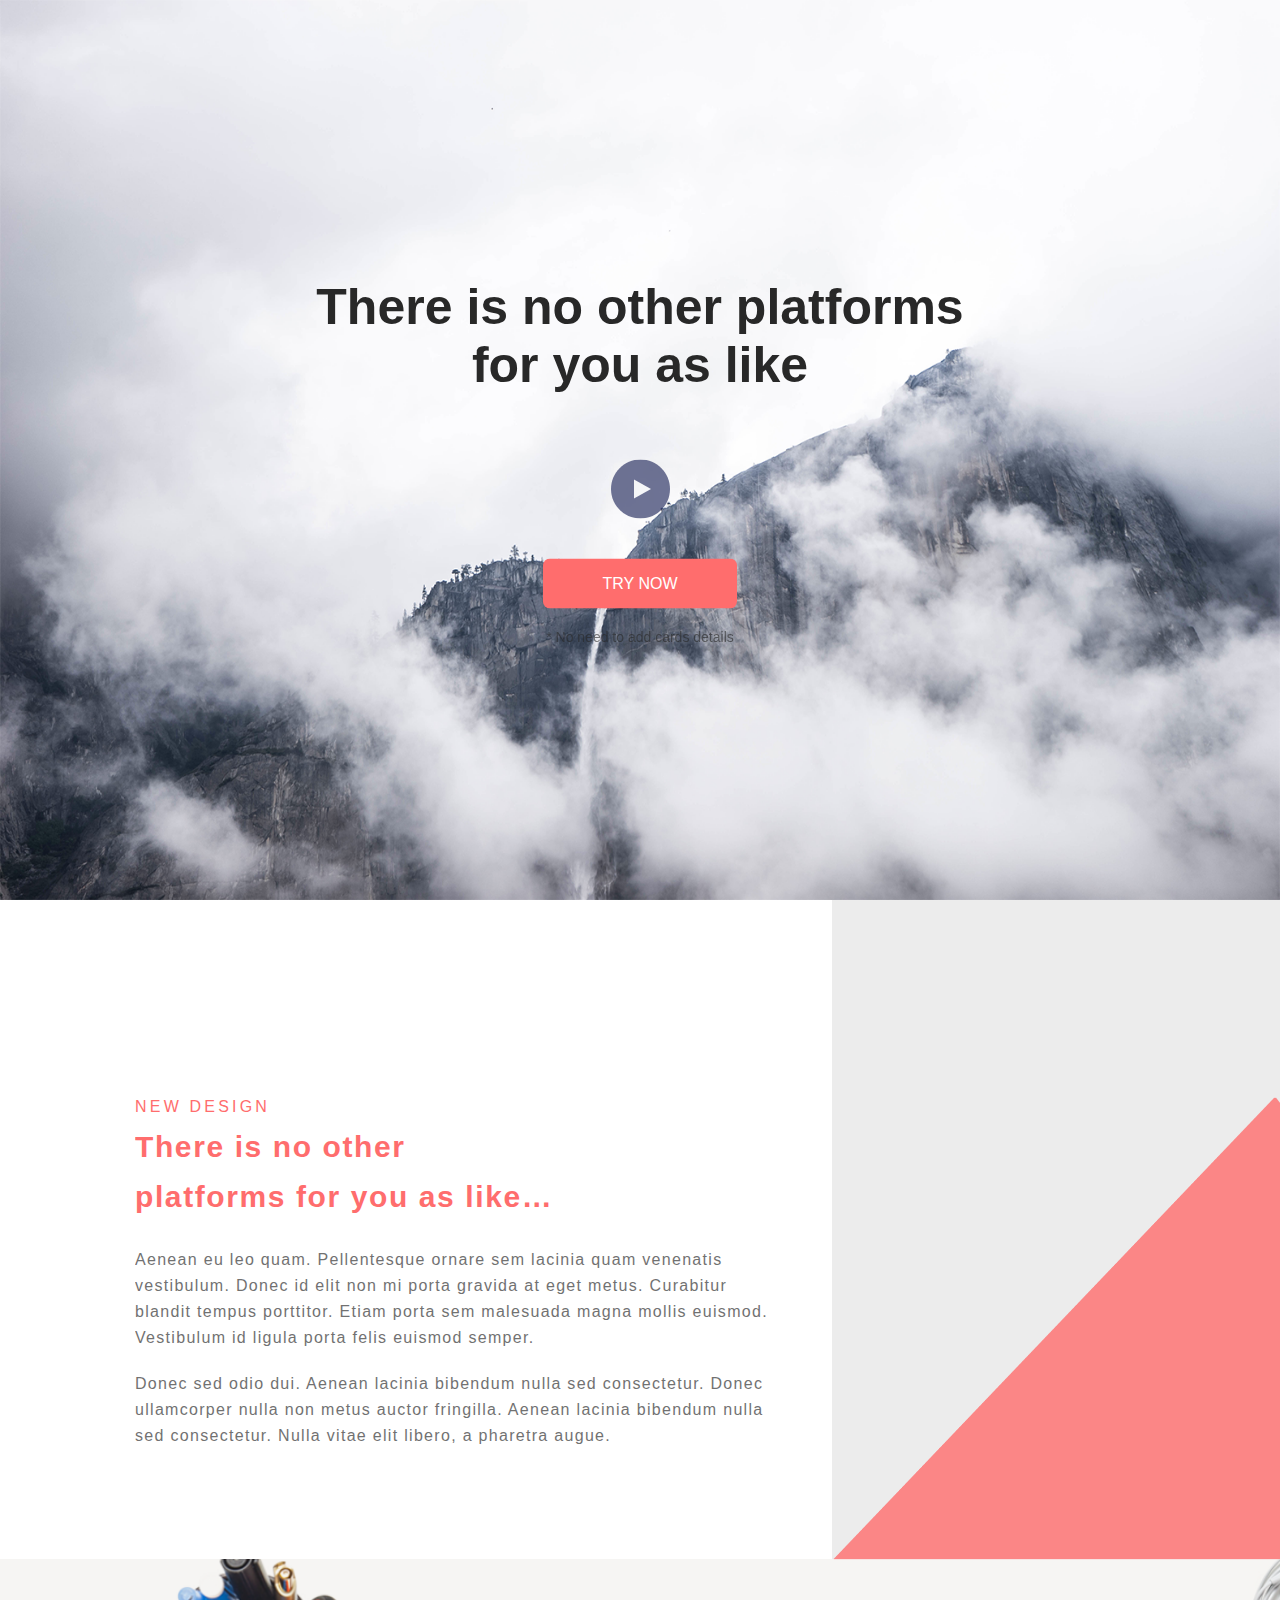
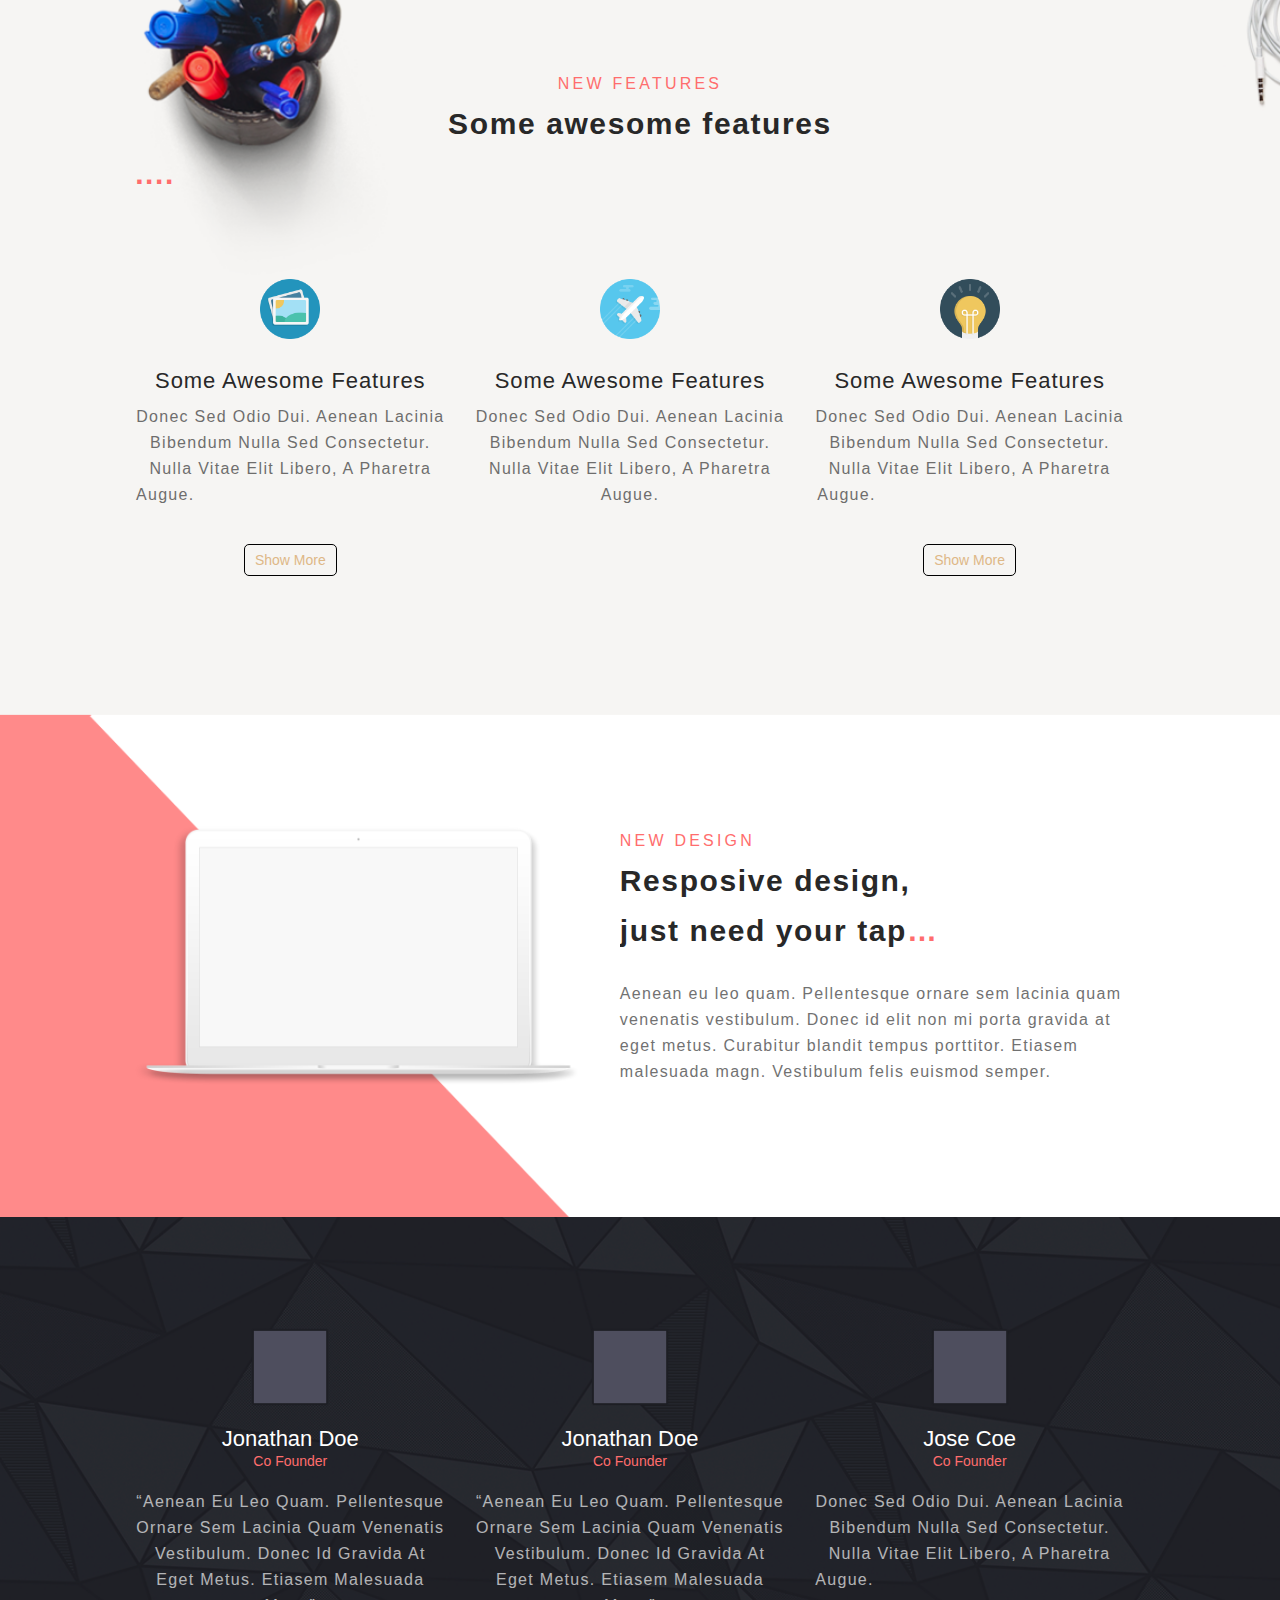
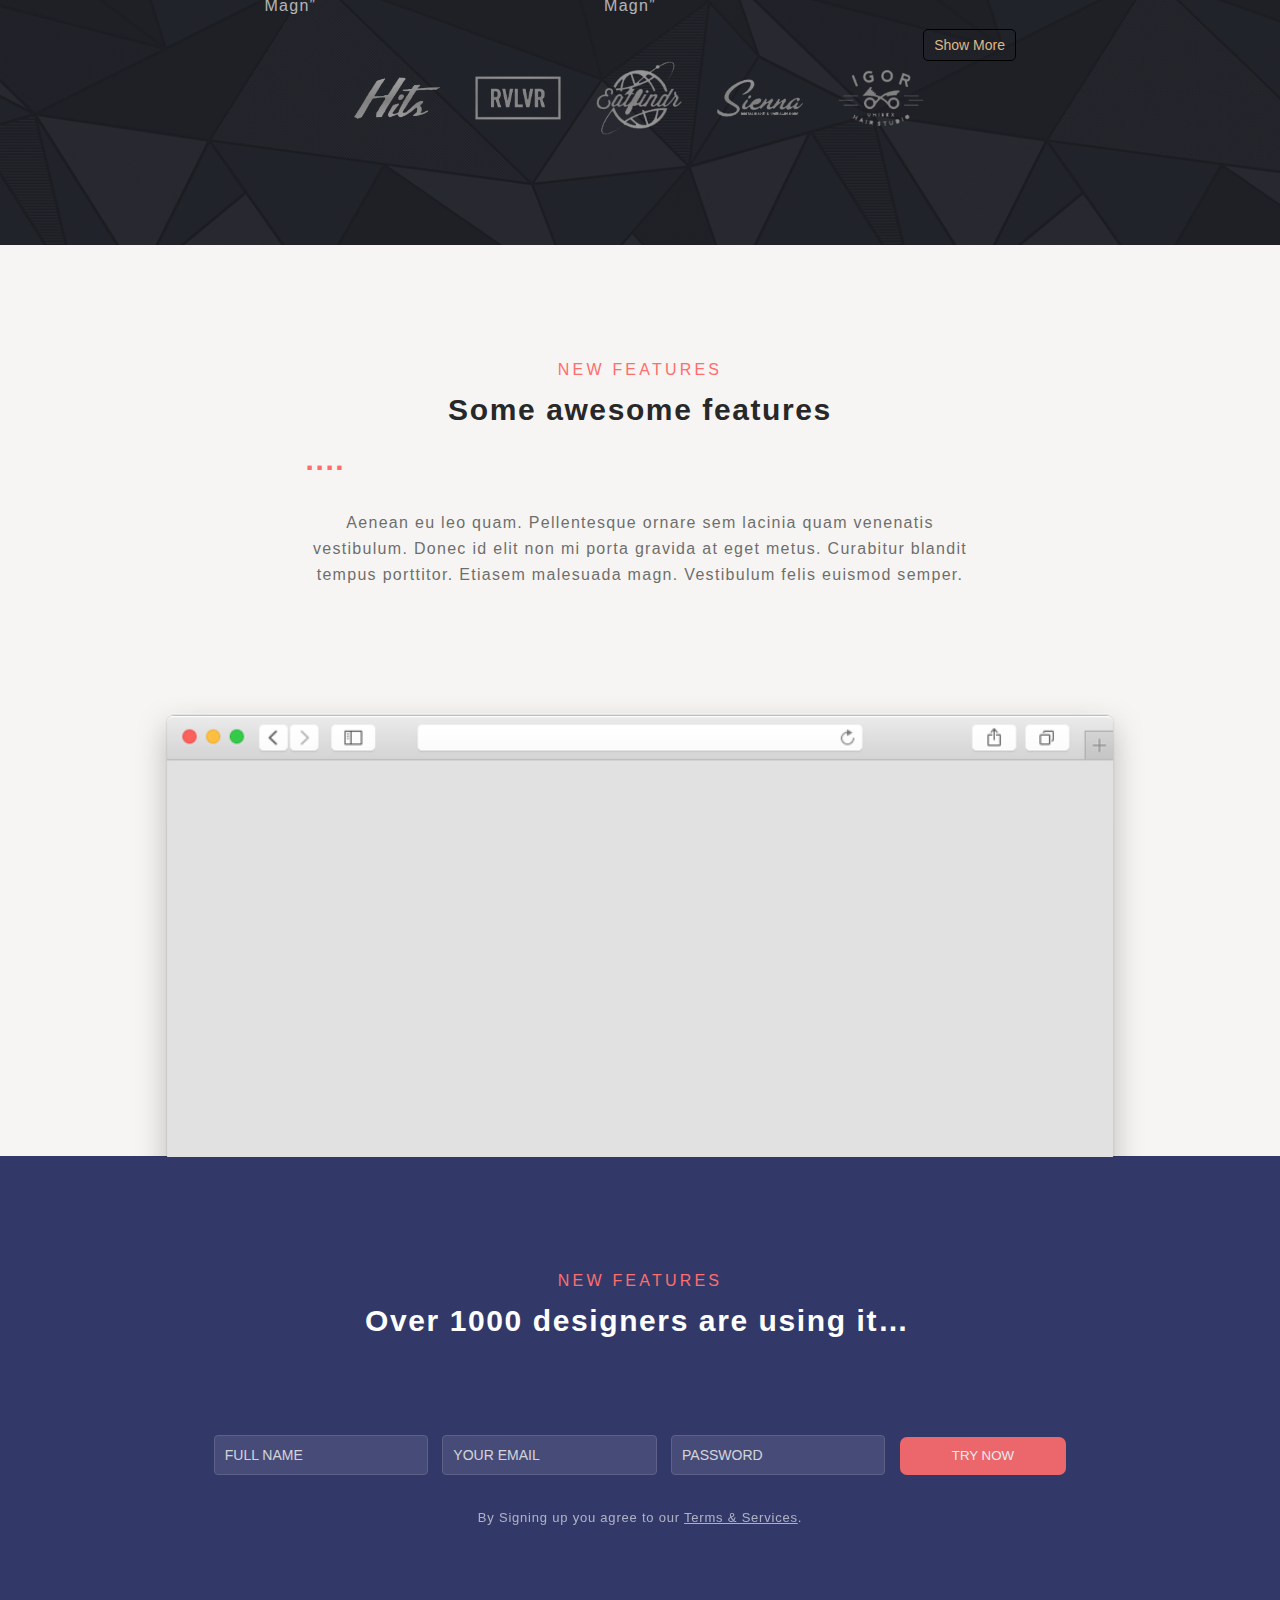
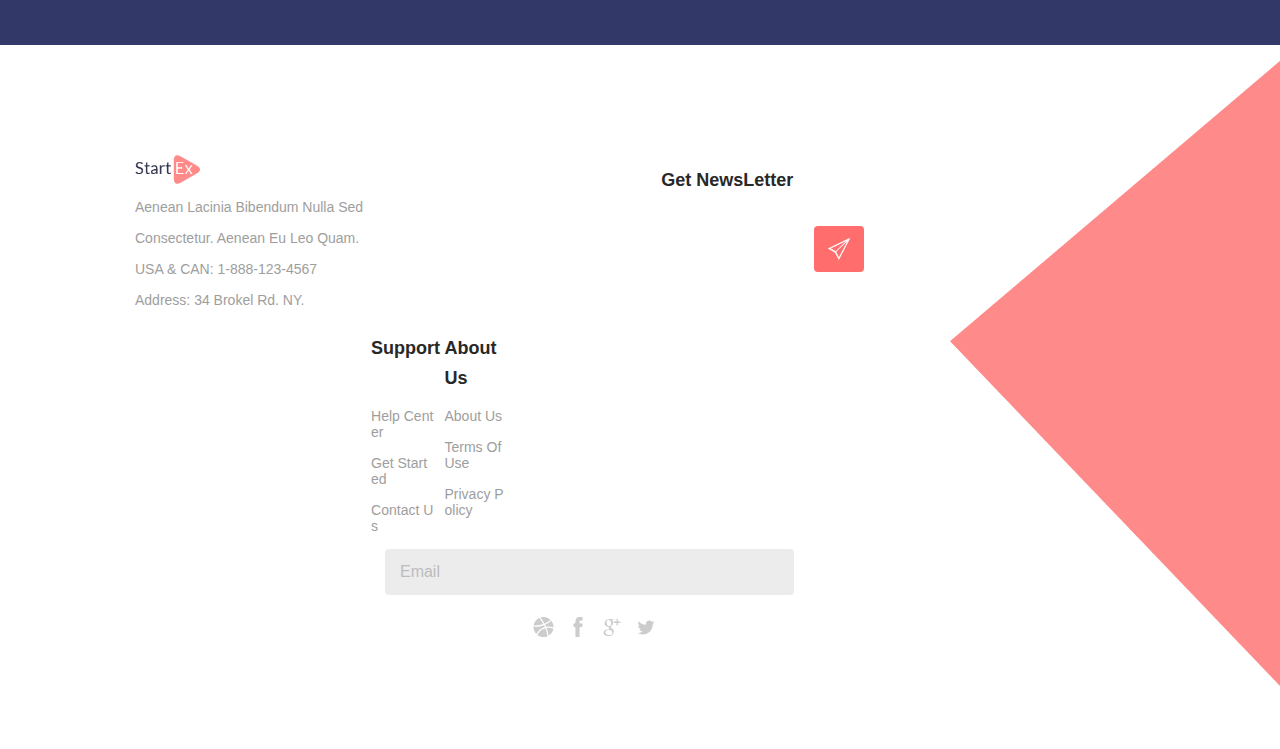
==== index.html @ 8c584e0b "finishing" ====
<!DOCTYPE html>
<html lang="en">
<head>
    <meta charset="UTF-8">
    <meta name="viewport" content="width=device-width, initial-scale=1.0">
    <meta http-equiv="X-UA-Compatible" content="ie=edge">
    <title>Corporate Landing Page</title>
    <link rel="stylesheet" href="styles/layout.css">
    <link rel="stylesheet" href="styles/reset.css">
    <link rel="stylesheet" href="styles/style.css">
    <link rel="stylesheet" href="styles/responsive.css">
</head>
<body>
    <div class="main-container">
        <div class="header">
            <!-- <div class="container"> -->
            <video id="video">
                <source src="./video/web-design-into.mp4" type="video/mp4" />
            </video>
                <div class="header-content overlay" id="startContent" >
                <h1>There is no other platforms for you as like </h1>
                <div class="player" id="a-player">
                    <div class="play-button"  id="playButton">
                            <svg class="play-icon"
                            xmlns="http://www.w3.org/2000/svg"
                            xmlns:xlink="http://www.w3.org/1999/xlink"
                            width="59px" height="59px">
                            <filter id="colorFilter">
                                    <feColorMatrix 
                                    color-interpolation-filters="sRGB"
                                    type="matrix"
                                    values="1.00 0   0   0   0
                                            0   0.43  0   0   0
                                            0   0   0.43  0   0
                                            0   0   0   1   0 "/>
                                </filter>
                            <path fill-rule="evenodd"  fill="rgb(50, 57, 105)"
                            d="M29.500,-0.000 C45.792,-0.000 59.000,13.208 59.000,29.500 C59.000,45.792 45.792,59.000 29.500,59.000 C13.208,59.000 0.000,45.792 0.000,29.500 C0.000,13.208 13.208,-0.000 29.500,-0.000 Z"/>
                            <path fill-rule="evenodd"  fill="rgb(244, 245, 247)"
                            d="M40.000,29.500 L23.000,39.000 L23.000,20.000 L40.000,29.500 Z"/>
                            </svg>
                        </a>    
                    </div>
                    <div class="try-now">
                        <a href="#" class="try-now-button" title="try now" role="button">TRY NOW</a>
                        <div class="card-detail">* No need to add cards details</div>
                    </div>
                </div>
                </div>
            <!-- </div>     -->
        </div>
        <div class="back-image">
            <img src="./images/Rectangle-21-copy.png" alt="image triangle">
        <div class="design">
            <div class="page-wrapper">
                <div class="design-content xtra-class">
                    <span class="title">
                        NEW DESIGN
                    </span>
                    <h2 class="ellipsis width1">
                        There is no other platforms for you as like Follow. 
                    </h2>
                    <p>
                        Aenean eu leo quam. Pellentesque ornare sem lacinia quam venenatis vestibulum. Donec id elit non mi porta gravida at eget metus. Curabitur blandit tempus porttitor. Etiam porta sem malesuada magna mollis euismod. Vestibulum id ligula porta felis euismod semper.</p>
                        <p>Donec sed odio dui. Aenean lacinia bibendum nulla sed consectetur. Donec ullamcorper nulla non metus auctor fringilla. Aenean lacinia bibendum nulla sed consectetur. Nulla vitae elit libero, a pharetra augue.
                    </p>
                </div>
            </div>
        </div>
        </div>
        <div class="features">
            <div class="page-wrapper">
                <div class="features-content">
                    <span class="title">
                        NEW FEATURES
                    </span>
                    <h2>Some awesome features</h2>
                    <ul class="features-list clearfix">
                        <li><img src="./images/feature1.png" alt="feature 1">
                        <h3>Some awesome features</h3>
                        <input type="checkbox" class="show-more-state" id="post-1" />
                        <p class="read-more-wrap">
                            Donec sed odio dui. Aenean lacinia bibendum nulla sed consectetur. Nulla vitae elit libero, a pharetra augue.
                            <span class="read-more-target">Lorem ipsum dolor sit amet consectetur, adipisicing elit. Molestias qui ex pariatur dignissimos hic doloribus delectus reprehenderit voluptatem veniam, distinctio dolores, temporibus quos, aspernatur at ipsum corrupti exercitationem ea sint.</span>
                        </p>
                        <label for="post-1" class="read-more-trigger"></label>
                        </li>
                        <li><img src="./images/feature2.png" alt="feature 2">
                        <h3>Some awesome features</h3>
                        <p>
                            Donec sed odio dui. Aenean lacinia bibendum nulla sed consectetur. Nulla vitae elit libero, a pharetra augue.
                        </p></li>
                        <li><img src="./images/feature3.png" alt="feature 3">
                        <h3>Some awesome features</h3>
                        <input type="checkbox" class="show-more-state" id="post-2" />
                        <p class="read-more-wrap">
                            Donec sed odio dui. Aenean lacinia bibendum nulla sed consectetur. Nulla vitae elit libero, a pharetra augue.
                            <span class="read-more-target">Lorem ipsum dolor sit, amet consectetur adipisicing elit. Commodi amet quo ducimus deserunt iusto voluptates, temporibus veniam dicta ut eaque provident impedit eum quis ratione officia aliquam voluptatibus unde! Est.</span>
                        </p>
                        <label for="post-2" class="read-more-trigger"></label>
                        </li>
                    </ul>
                </div>    
            </div>
        </div>
        <div class="rect">
        <div class="design">
            <div class="page-wrapper clearfix">
                <div class="design-content design-clear clearfix">
                    <img src="./images/macbook.png" alt="macbook pro">
                    <div class="res-text">
                        <span class="title">new design</span>
                        <h2 class="ellipsis width2">
                            <span class="color-me">Resposive design, just need your tap</span> loremm lorem</h2>
                        <p>
                            Aenean eu leo quam. Pellentesque ornare sem lacinia quam venenatis vestibulum.
                            Donec id elit non mi porta gravida at eget metus. Curabitur blandit tempus porttitor. Etiasem malesuada magn. Vestibulum felis euismod semper.
                        </p>
                    </div>
                </div>
            </div>
        </div>
        </div>
        <div class="cofounder">
            <div class="page-wrapper">
                <div class="cofounder-list">
                    <ul class="clearfix">
                        <li>
                            <img src="./images/cofounder.png" alt="cofounder">      
                            <span class="cofounder-name"><a href="#" title="name1">Jonathan Doe</a></span>
                            <span class="post">
                                Co Founder
                            </span>         
                            <p>
                                “Aenean eu leo quam. Pellentesque ornare sem lacinia quam venenatis vestibulum. Donec id gravida at eget metus. Etiasem malesuada magn”                           
                            </p>
                        </li>
                        <li>
                            <img src="./images/cofounder.png" alt="cofunder">
                            <span class="cofounder-name"><a href = "#" title = "name1">Jonathan Doe</a></span>
                            <span class="post">
                                Co Founder
                            </span>         
                            <p>
                                “Aenean eu leo quam. Pellentesque ornare sem lacinia quam venenatis vestibulum. Donec id gravida at eget metus. Etiasem malesuada magn”                           
                            </p>
                        </li>
                        <li>
                            <img src="./images/cofounder.png" alt="cofounder">
                            <span class="cofounder-name"><a href = "#" title = "name1">Jose Coe</a></span>
                            <span class="post">
                                Co Founder
                            </span>         
                            <input type="checkbox" class="show-more-state" id="post-3" />
                                <p class="read-more-wrap">
                                    Donec sed odio dui. Aenean lacinia bibendum nulla sed consectetur. Nulla vitae elit libero, a pharetra augue.
                                    <span class="read-more-target">Lorem ipsum dolor sit amet consectetur, adipisicing elit. Molestias qui ex pariatur dignissimos hic doloribus delectus reprehenderit voluptatem veniam, distinctio dolores, temporibus quos, aspernatur at ipsum corrupti exercitationem ea sint.</span>
                                </p>
                            <label for="post-3" class="read-more-trigger"></label>
                        </li>
                    </ul>
                </div>
                <ul class="business-partners clearfix" id="partners">
                    <li><a href="#"><img src="./images/partner-logo-1.png" alt="partner1"></a></li>
                    <li><a href="#"><img src="./images/partner-logo-4.png" alt="paterner2"></a></li>
                    <li><a href="#"><img src="./images/partner-logo-5.png" alt="partner3"></a></li>
                    <li><a href="#"><img src="./images/partner-logo-8.png" alt="partner4"></a></li>
                    <li><a href="#"><img src="./images/partner-logo-7.png" alt="partner5"></a></li>
                </ul>
            </div>
        </div>
        <div class="new-features">
            <div class="page-wrapper">
                <div class="browser">
                    <div class="content-wrapper">
                        <span class="title">new features</span>
                            <h2>Some awesome features</h2>
                            <p>Aenean eu leo quam. Pellentesque ornare sem lacinia quam venenatis vestibulum. Donec id elit non mi porta gravida at eget metus. Curabitur blandit tempus porttitor. Etiasem malesuada magn. Vestibulum felis euismod semper.</p>
                    </div>
                        <img src="images/chrome.png" alt="brower-window">
                </div>
            </div>
        </div>
        <div class="sign-up">
            <div class="page-wrapper">
                <div class="form-wrapper clearfix">
                    <span class="title">NEW FEATURES</span>
                    <h2 class="ellipsis-n width3 clearfix">
                        Over 1000 designers are using it Hurry!</h2>
                    <div class="clearfix">      
                        <span class = "skew-arrow">
                        <img src="./images/ARROW.png" alt="arrow.png">
                        <span>30 day Trial Free For All</span> 
                        </span>
                    </div>
                    <div class="form-content">               
                    <form>            
                        <input type="text" placeholder="FULL NAME" required >
                        <input type="Email" placeholder="YOUR EMAIL" required>
                        <input type="password" placeholder="PASSWORD" required>
                        <input type="submit" value="TRY NOW" class="try-now-button" required>
                    </form>
                        <div class="condition">By Signing up you agree to our <a href="#"  title="post">terms & Services</a>.</div>
                    </div> 
                </div>   
            </div>
        </div>
        <div class="footer">
            <div class="page-wrapper">
                <div class="footer-content clearfix">
                <div class="f-left-wrap clearfix">
                    <div class="address">
                        <a href ="#" title = "link"><img src="./images/footerLogo.png" alt="startex"> </a>
                        <ul>
                            <li>Aenean lacinia bibendum nulla sed </li>
                            <li>consectetur. Aenean eu leo quam.</li>
                            <li>USA &  CAN: 1-888-123-4567</li>
                            <li>Address: 34 Brokel Rd. NY.</li>
                        </ul>
                    </div>
                    <div class="f-right-wrap clearfix"> 
                    <div class="support support-l">
                        <input type="checkbox" class="show-support-state" id="post-4" />
                        <label for="post-4">Support</label>
                        <ul>
                            <li><a href="#" title="help">Help Center</a></li>
                            <li><a href="#" title="get started">Get Started</a></li>
                            <li><a href="#" title="contact us">Contact Us</a></li>
                        </ul>
                    </div>
                        <div class="support clearfix">
                        <input type="checkbox" class="show-support-state" id="post-5" />
                        <label for="post-5">About Us</label>                        
                            <ul>
                                <li><a href="#" title="terms">About Us</a></li>
                                <li><a href="#" title="terms">Terms of Use</a></li>
                                <li><a href="#" title="privacy policy">Privacy Policy</a></li>
                            </ul>
                        </div>
                    </div>    
                </div>    
                    <div class="input-footer">
                        <span class="subscribe">Get NewsLetter</span>
                        <div class="notify">
                            <div class="newsletter-form">
                                <form>
                                    <input type="Email" placeholder="Email" class="prop">
                                    <button class="button"></button>
                                </form>
                            </div>
                            <ul class="footer-logo">
                                <li>
                                    <a href = "#" title="dribble"> 
                                        <svg class="dribble" height="20px" viewBox="0 0 512 512" width="21px" xmlns="http://www.w3.org/2000/svg"><path d="m333.023438 279.15625c25.109374 63.527344 43.753906 128.929688 55.871093 195.746094 17.285157-10.539063 33.441407-23.203125 48.125-37.882813 38.140625-38.144531 62.753907-86.207031 71.449219-138.371093-37.46875-15.5-78.503906-24.078126-121.507812-24.078126-18.382813 0-36.398438 1.585938-53.9375 4.585938zm0 0"/><path d="m437.234375 75.199219c-.074219-.070313-.144531-.148438-.214844-.21875-48.355469-48.351563-112.640625-74.980469-181.019531-74.980469-26.738281 0-52.851562 4.089844-77.628906 11.941406 39.714844 49.757813 74.652344 102.859375 104.59375 158.980469 56.40625-23.949219 108.363281-56.398437 154.269531-95.722656zm0 0"/><path d="m457.347656 97.859375c-48.15625 41.363281-101.96875 74.882813-160.527344 99.933594 8.632813 17.378906 16.785157 35.035156 24.480469 52.953125 21.488281-4.089844 43.414063-6.175782 65.660157-6.175782 43.089843 0 85 7.75 124.769531 23.003907.171875-3.84375.269531-7.699219.269531-11.570313 0-58.09375-19.226562-113.222656-54.652344-158.144531zm0 0"/><path d="m98.425781 457.800781c44.816407 35.140625 99.730469 54.199219 157.574219 54.199219 36.765625 0 72.34375-7.710938 104.902344-22.34375-12.203125-70.710938-31.742188-138.9375-57.8125-203.871094-90.597656 24.726563-165.238282 88.484375-204.664063 172.015625zm0 0"/><path d="m251.160156 271.992188c13.167969-5.570313 26.589844-10.289063 40.222656-14.171876-7.195312-16.476562-14.828124-32.71875-22.859374-48.730468-69.160157 25.679687-141.882813 38.691406-216.585938 38.691406-17.355469 0-34.597656-.714844-51.714844-2.113281-.1367185 3.433593-.222656 6.878906-.222656 10.335937 0 68.378906 26.628906 132.664063 74.980469 181.015625.015625.015625.035156.03125.050781.046875 16.722656-33.351562 38.59375-63.664062 65.242188-90.316406 32.035156-32.03125 69.339843-57.183594 110.886718-74.757812zm0 0"/><path d="m254.492188 182.144531c-30.378907-56.261719-65.921876-109.34375-105.980469-158.617187-26.996094 12.503906-51.867188 29.789062-73.53125 51.453125-38.734375 38.734375-63.511719 87.699219-71.839844 140.800781 16.09375 1.316406 32.367187 2 48.796875 2 71.101562 0 139.324219-12.585938 202.554688-35.636719zm0 0"/></svg>       
                                    </a>
                                </li>
                                <li>
                                    <a href = "#" title="facebook">
                                            <svg version="1.1" class="facebook" id="Capa_1" xmlns="http://www.w3.org/2000/svg" xmlns:xlink="http://www.w3.org/1999/xlink" x="0px" y="0px"
                                            width="20px" height="24px" viewBox="0 0 546.773 546.773" style="enable-background:new 0 0 546.773 546.773;"
                                            xml:space="preserve">
                                        <g>
                                            <g>
                                            <path d="M382.1,0h-56.953c-43.574,0-74.872,10.343-93.893,31.022c-19.027,20.686-28.532,51.151-28.532,91.408v38.373
                                                c0,10.141-8.219,18.36-18.36,18.36H164.68c-10.141,0-18.36,8.219-18.36,18.36v57.503c0,10.141,8.219,18.36,18.36,18.36h19.682
                                                c10.141,0,18.36,8.219,18.36,18.36v236.666c0,10.141,8.219,18.36,18.36,18.36h76.414c10.141,0,18.36-8.22,18.36-18.36V291.747
                                                c0-10.142,8.22-18.36,18.36-18.36h38.592c10.142,0,19.224-8.176,20.289-18.256l6.095-57.712
                                                c1.065-10.085-6.291-18.256-16.433-18.256h-48.549c-10.141,0-18.36-8.219-18.36-18.36v-28.752c0-7.075,0.331-12.552,0.997-16.426
                                                c0.661-3.868,2.154-7.681,4.48-11.445c2.319-3.757,6.083-6.358,11.279-7.797c5.195-1.438,12.111-2.16,20.734-2.16h28.752
                                                c10.141,0,18.359-8.219,18.359-18.36V18.36C400.459,8.219,392.24,0,382.1,0z"/>
                                            </g>
                                        </svg>
                                    </a>
                                </li>
                                <li>
                                    <a href = "#" title="google+">
                                        <svg version="1.1" class="googleplus" id="Capa_1" xmlns="http://www.w3.org/2000/svg" xmlns:xlink="http://www.w3.org/1999/xlink" x="0px" y="0px"
                                            width="20px" height="17px" viewBox="0 0 475.092 475.092" style="enable-background:new 0 0 475.092 475.092;"
                                            xml:space="preserve"><g><g>
                                            	<path d="M273.372,302.498c-5.041-6.762-10.608-13.045-16.7-18.842c-6.091-5.804-12.183-11.088-18.271-15.845
                                            		c-6.092-4.757-11.659-9.329-16.702-13.709c-5.042-4.374-9.135-8.945-12.275-13.702c-3.14-4.757-4.711-9.61-4.711-14.558
                                            		c0-6.855,2.19-13.278,6.567-19.274c4.377-5.996,9.707-11.799,15.986-17.417c6.28-5.617,12.559-11.753,18.844-18.415
                                            		c6.276-6.665,11.604-15.465,15.985-26.412c4.373-10.944,6.563-23.458,6.563-37.542c0-16.75-3.713-32.835-11.136-48.25
                                            		c-7.423-15.418-17.89-27.412-31.405-35.976h38.54L303.2,0H178.441c-17.699,0-35.498,1.906-53.384,5.72
                                            		c-26.453,5.9-48.723,19.368-66.806,40.397C40.171,67.15,31.129,90.99,31.129,117.637c0,28.171,10.138,51.583,30.406,70.233
                                            		c20.269,18.649,44.585,27.978,72.945,27.978c5.71,0,12.371-0.478,19.985-1.427c-0.381,1.521-1.043,3.567-1.997,6.136
                                            		s-1.715,4.62-2.286,6.14c-0.57,1.521-1.047,3.375-1.425,5.566c-0.382,2.19-0.571,4.428-0.571,6.71
                                            		c0,12.563,6.086,26.744,18.271,42.541c-14.465,0.387-28.737,1.67-42.825,3.86c-14.084,2.19-28.833,5.616-44.252,10.28
                                            		c-15.417,4.661-29.217,11.42-41.396,20.27c-12.182,8.854-21.317,19.366-27.408,31.549C3.533,361.559,0.01,374.405,0.01,386.017
                                            		c0,12.751,2.857,24.314,8.565,34.69c5.708,10.369,13.035,18.842,21.982,25.406c8.945,6.57,19.273,12.083,30.978,16.562
                                            		c11.704,4.47,23.315,7.659,34.829,9.562c11.516,1.903,22.888,2.854,34.119,2.854c51.007,0,90.981-12.464,119.909-37.397
                                            		c26.648-23.223,39.971-50.062,39.971-80.517c0-10.855-1.57-20.984-4.712-30.409C282.51,317.337,278.42,309.254,273.372,302.498z
                                            		M163.311,198.722c-9.707,0-18.937-2.475-27.694-7.426c-8.757-4.95-16.18-11.374-22.27-19.273
                                            		c-6.088-7.898-11.418-16.796-15.987-26.695c-4.567-9.896-7.944-19.792-10.135-29.692c-2.19-9.895-3.284-19.318-3.284-28.265
                                            		c0-18.271,4.854-33.974,14.562-47.108c9.705-13.134,23.411-19.701,41.112-19.701c12.563,0,23.935,3.899,34.118,11.704
                                            		c10.183,7.804,18.177,17.701,23.984,29.692c5.802,11.991,10.277,24.407,13.417,37.257c3.14,12.847,4.711,24.983,4.711,36.403
                                            		c0,19.036-4.139,34.317-12.419,45.833C195.144,192.964,181.775,198.722,163.311,198.722z M242.251,413.123
                                            		c-5.23,8.949-12.319,15.94-21.267,20.981c-8.946,5.048-18.509,8.758-28.693,11.14c-10.183,2.385-20.889,3.572-32.12,3.572
                                            		c-12.182,0-24.27-1.431-36.258-4.284c-11.99-2.851-23.459-7.187-34.403-12.991c-10.944-5.8-19.795-13.798-26.551-23.982
                                            		c-6.757-10.184-10.135-21.744-10.135-34.69c0-11.419,2.568-21.601,7.708-30.55c5.142-8.945,11.709-16.084,19.702-21.408
                                            		c7.994-5.332,17.319-9.713,27.979-13.131c10.66-3.433,20.937-5.808,30.833-7.139c9.895-1.335,19.985-1.995,30.262-1.995
                                            		c6.283,0,11.043,0.191,14.277,0.567c1.143,0.767,4.043,2.759,8.708,5.996s7.804,5.428,9.423,6.57
                                            		c1.615,1.137,4.567,3.326,8.85,6.563c4.281,3.237,7.327,5.661,9.135,7.279c1.803,1.618,4.421,4.045,7.849,7.279
                                            		c3.424,3.237,5.948,6.043,7.566,8.422c1.615,2.378,3.616,5.28,5.996,8.702c2.38,3.433,4.043,6.715,4.998,9.855
                                            		c0.948,3.142,1.854,6.567,2.707,10.277c0.855,3.72,1.283,7.569,1.283,11.57C250.105,393.713,247.487,404.182,242.251,413.123z"/>
                                            	    <polygon points="401.998,73.089 401.998,0 365.449,0 365.449,73.089 292.358,73.089 292.358,109.636 365.449,109.636 
                                            		365.449,182.725 401.998,182.725 401.998,109.636 475.081,109.636 475.081,73.089 		"/>
                                            	    </g>
                                            </g>
                                        </svg>
                                    </a>
                                </li>
                                <li>                                
                                    <a href = "#" title="twitter">
                                        <svg class="twitter" version="1.1" id="Capa_1" xmlns="http://www.w3.org/2000/svg" xmlns:xlink="http://www.w3.org/1999/xlink" x="0px" y="0px"
                                            width="20px" height="17px" viewBox="0 0 512 512" style="enable-background:new 0 0 512 512;" xml:space="preserve">
                                            <path d="M512,97.248c-19.04,8.352-39.328,13.888-60.48,16.576c21.76-12.992,38.368-33.408,46.176-58.016
                                            c-20.288,12.096-42.688,20.64-66.56,25.408C411.872,60.704,384.416,48,354.464,48c-58.112,0-104.896,47.168-104.896,104.992
                                            c0,8.32,0.704,16.32,2.432,23.936c-87.264-4.256-164.48-46.08-216.352-109.792c-9.056,15.712-14.368,33.696-14.368,53.056
                                            c0,36.352,18.72,68.576,46.624,87.232c-16.864-0.32-33.408-5.216-47.424-12.928c0,0.32,0,0.736,0,1.152
                                            c0,51.008,36.384,93.376,84.096,103.136c-8.544,2.336-17.856,3.456-27.52,3.456c-6.72,0-13.504-0.384-19.872-1.792
                                            c13.6,41.568,52.192,72.128,98.08,73.12c-35.712,27.936-81.056,44.768-130.144,44.768c-8.608,0-16.864-0.384-25.12-1.44
                                            C46.496,446.88,101.6,464,161.024,464c193.152,0,298.752-160,298.752-298.688c0-4.64-0.16-9.12-0.384-13.568
                                            C480.224,136.96,497.728,118.496,512,97.248z"/>
                                        </svg>    
                                    </a>
                                </li>
                            </ul>
                        </div>
                    </div>
            </div>
            </div>
        </div>
    </div>
    <script src="./js/videoPlayer.js"></script>
</body>
</html>
---- styles/layout.css ----
body {
    color: #282828;
    font-family: 'Exo Medium', sans-serif;
}

.main-container {
    width: 100%;
    height: 100%;
}

.header{
    height: 100vh; /*chrome bug*/
    background: url('../images/bg-image1.png') no-repeat;
    background-size: 100% 100%;
    position: relative;
    margin: 0 auto;
}

.header video {
    position: relative;
    width: 100%;
    height: 100%;
    z-index: 1;
    object-fit: fill;
    display: none;
}

.overlay {
    z-index: 5;
}

.page-wrapper {
    max-width: 90em;
    margin: 0 auto;
    padding: 40px 20px;
}

.header-content {
    position: absolute;
    width: 81.250000%;
    top: 50%;
    left: 50%;
    transform: translate(-50%, -50%);
    text-align: center;
}
.play-icon {
    opacity: 0.7;
    vertical-align: middle;
}

.play-icon:hover {
    filter: url(#colorFilter);
}

.try-now-button {
    position: sticky;
    top: 0;
    cursor: pointer;
}

/*body part*/
.design {
    width: 100%;
}

.design-content {
    width: 100%;
    text-align: left;
    /* padding: 14.263888% 0%; */
}

.features {  
    background: #f6f5f3;
    width: 100%;
}

.features-content {
    width: 100%;
    text-align: center;
}

.features-list img{
    padding-bottom: 15px;
    max-width: 43px;
    height: auto;
}

.cofounder {
    width: 100%;
    background: url("../images/cofounder-bg2.png"), url("../images/cofounder-bg1.png");
    background-repeat: no-repeat, no-repeat;
    text-align: center;
    background-size: cover;
}

.cofounder-list img {
    max-width: 50px;
    height: 50px; 
    stroke: black;
    margin-bottom: 10px;
}

.business-partners {
    margin-top: 30px ;
    width: 100%;
}

.business-partners li{
    display: inline;
    margin-left: -2px;
    margin-right: 4%;
} 

.business-partners li:last-child {
    margin-right: 0px; 
}

.new-features {
    text-align: center;
    width: 100%;
    background: #f6f5f3;
}

.new-features .page-wrapper{
    padding-bottom: 0px;
}

.browser p {
    padding-bottom: 7.430555%;
}

.sign-up {
    width: 100%;
    background: url("../images/trynowbg.png") no-repeat;
    background-size: cover; 
    margin-top: -5px;
}

.form-wrapper {
    width: 100%;
    margin: 0 auto;
    text-align: center;
}

.skew-arrow {
    display: none;
}

.footer {
    width: 100%;
}

.footer-content {
    font-size: 14px;
    width: 100%;
}
---- styles/style.css ----
.back-image img {
    display: none;
}

.show-more-state {
    display: none;
}

h1 {
    font-family: 'Exo Thin', sans-serif;
    font-size: 22px;
    padding: 22px 0px;
}

h2 {
    font-size: 17px;
    margin-bottom: 25px; 
}

h3 {
    font-size: 16px;
    font-weight: 500;
    margin-top: -5px;
    margin-bottom: 10px;
}

.ellipsis-n {
    color:#ffffff;
}

p {
    font-size: 14px;
    line-height: 20px;
    word-break: break-word;
    letter-spacing: 0.56px; 
    opacity: 0.66;
}

.try-now{
    font-family: 'Exo',sans-serif;
    padding-top: 40px;
    width: 100%;    
}

.try-now-button {
    display: inline-block;
    padding: 0px 60px;
    background: #ff6d6d;
    border: none;
    border-radius: 7px;
    color: white;
    line-height: 50px;
    margin-bottom: 20px;
}

.try-now-button:hover {
    background: #ff5c36;
}

.card-detail {
    font-size: 13px;
    opacity: 0.6;
}

/*body*/
.title {
    font-size: 14px;
    line-height: 30px;
    text-transform: uppercase;
    color: #ff6d6d;
}

.xtra-class h2 + p { 
    margin-bottom:20px;
}

.design-clear img {
    margin: 0 auto 22px;
}

.features-list li:not(:last-child){
    margin-bottom: 30px;
}

.cofounder-name {
    display: block;
    padding:0 5px;
    color: #ffffff;
    font-weight: 400; 
}

.post {
    display: inline-block;
    font-size: 14px;
    padding-bottom: 10px;
    color: #ff6d6d;
}

.cofounder-list li p{
    font-family: 'Exo', sans-serif;
    color: #ffffff;
}

.cofounder-list li:not(:last-child){
    padding-bottom: 25px;
}

.business-partners li img {
    vertical-align: middle;
    max-width: 45px;
}

.form-content input:not(:last-child) {
    font-family: 'Exo',sans-serif;
    background: #464c77;
    color: #ffffff;
    font-size: 12px;
    padding: 3px 7px;
    line-height: normal;
    box-sizing: border-box;
    border-radius: 4px;
    border:1px solid rgba(93, 96, 135, 1) ;
    outline: none;
    margin: 0px auto 16px;    
    width: 90%;
    height: 34px;
}

.form-content input::placeholder  {
    color: #f6f5f3;
    opacity: 0.8;
}

.form-content input:nth-child(3) {
    margin-bottom:  25px;
}

.form-content input:last-child {
    opacity: 0.9;
    outline: 0;
    line-height: normal;
    padding: 16px;
    margin-bottom: 25px ;
    width: 250px; 
}

.form-content input:last-child:hover {
    box-shadow:  0px 2px 5px 2px rgba(0,0,0,0.75);
}


.form-content input:focus {
    border: 1px solid rgba(202, 193, 223, 0.7);
}

.condition {
    font-family: 'Exo', sans-serif;
    color: white;
    word-break: break-all;
    opacity: 0.6;
    letter-spacing: 0.786px;
    font-size: 10px;
    padding-bottom: 10px;
}

.condition a {
    text-decoration: underline;
}

.condition a:hover {
    color: #f76c4d;
}

.form-wrapper img {
    max-width: 70px;
}

/*footer*/
.footer-content {
    text-align: center;
}

.footer-content ul li {
    word-break: break-all;
}

.address {
    width: 100%;
    color: #9e9e9e;
    border-bottom: 1px solid #7c98b6;
}

.address li {
    padding-bottom: 15px;
}

.address img{
    max-width: 70px;
    vertical-align: middle;
    padding: 0px 0px 15px;
}

.show-support-state {
    display: none;
}

.footer-content .support label {
    font-size: 16px;
    line-height: 20px;
    font-weight: 600;
    cursor: pointer;
    display: block; 
    color: #282828;
    padding: 15px 0px;
}

.support {
    font-family: 'Exo', sans-serif;
    width: 100%;
    color: #9e9e9e;
    border-bottom: 1px solid #7c98b6;
}

.support li:hover {
    color: #464c77;
}

.support li  {
    padding: 15px 0px;
}

.footer-content .support label::after {
    content: "\E003";
    display: inline-block;
    font-size: 12px;
    vertical-align: middle;
    margin-left: 10px;
}

.footer-content .support ul {
    display: none;
}

.show-support-state:checked ~ label::after{
    content: "\E003";
}

.show-support-state:checked ~ ul {
    display: block;
    max-height: 100em;
    border-bottom: 1px solid black; 
}


.input-footer {
    width: 100%;
    margin-top: 12px;
}

.subscribe {
    display: inline-block;
    padding: 15px 0px;
    font-size: 16px;
    font-weight: 600;
}

.notify {
    margin-top: 5px;
    width: 100%;
}

.newsletter-form{
    width: 100%;
    position: relative;
}

.input-footer input[type="Email"] {
    font-family: 'Exo', sans-serif;
    font-size: 16px;
    padding: 12px 7px;
    height: 46px;
    line-height: normal;
    border: 1px solid rgba(228, 228, 231, 1);
    border-radius: 4px;
    background: #ececec;
    border: none;
    outline: none;
    box-sizing: border-box;
    width: 100%;
}

.input-footer input[type="Email"]::placeholder {
    opacity: 0.4;
}

.input-footer input[type="Email"]:focus, .button {
    border: 1px solid rgb(96, 96, 109);
    
}

.button {
    background-color: #ff6d6d; 
    border: none;
    border-radius: 4px;
    cursor: pointer;
    background-image: url("../images/10.svg");
    background-repeat: no-repeat; 
    background-position: center; 
    outline: none;
    position: absolute;
    top:0;
    right: 0px;
    margin-right: -2px;
    width: 50px;
    height: 46px;
}

.button:hover {
    box-shadow: 0px 4px 4px 0px rgba(20, 20, 20, 0.2); 
}

.footer-logo {
    text-align: center;
    padding-top: 20px;
}

.footer-logo li {
    display: inline-block;
}

.footer-logo a {
    cursor: pointer;
    width: 100%;
}

.footer-logo li a svg {
    fill: #cccccc;
    vertical-align: middle;
    margin-left:10px;
}

.twitter:hover {
    fill:#03A9F4;
}

.facebook:hover {
    fill: #3b5998;
}

.dribble:hover {
    fill:#ea4c89;
}

.googleplus:hover {
    fill: #CC3333;
}
---- styles/responsive.css ----
@media (min-width: 480px) {
    .cofounder-list {
        width: 76%;
        margin: 0 auto;
    }
}

@media (min-width: 768px){
    .page-wrapper {
        padding: 90px 70px; 
    }

    h1 {
        font-size: 32px;
        text-align: center;
        margin: 0px auto 44px;
        width: 60%;
    }

    h2 {
        letter-spacing: 1.6px;
        font-size: 25px;
        /* font-weight: 599; */
        -webkit-font-smoothing: antialiased;
        -moz-osx-font-smoothing: grayscale;
    }

    .show-more-state {
        display: none;
    }

    .read-more-target {
        opacity: 0;
        max-height: 0;
        font-size: 0;
    }

    .show-more-state:checked ~ .read-more-wrap .read-more-target{
        opacity: 1;
        font-size: inherit;
        max-height: 100em;
        /* transition: .1s all; */
    }

    .show-more-state ~ .read-more-trigger::before {
        content: 'Show More';
    }

    .show-more-state:checked ~ .read-more-trigger::before {
        content: "Show Less";
    }

    .read-more-trigger {
        cursor: pointer;
        display: inline-block;
        padding: 0 10px;
        color: burlywood;
        font-size: 14px;
        line-height: 30px;
        border: 1px solid black;
        border-radius: 5px;
    }

    .ellipsis {
        overflow: hidden;
        display: -webkit-box;
        -webkit-line-clamp: 2;
        -webkit-box-orient: vertical;
        /* position: relative;   */
        color: #ff6d6d;
    }

    h2::after {
        content: "....";
        color: #ff6d6d;
        display: block;
        /* position: absolute; */
        /* bottom: 0; */
        /* right: 0; */
        width: 40px;
        /* z-index: 1; */
        
    }

    .ellipsis.width1{
        width: 100%;
    }

    .ellipsis.width2 {
        width: 290px;
    }

    .ellipsis-n {
        white-space: nowrap;
        text-overflow: ellipsis;
        overflow: hidden;
        padding-bottom: 6.805555%;
        margin: auto;
        width: 460px;
    }

    .color-me {
        color: #282828;
    }

    h3 {
        font-size: 18px;
        letter-spacing: 0.9px;
    }

    p {
        font-size: 16px;
        line-height: 26px;
        letter-spacing: 0.64px;
    }

    .card-detail {
        font-size: 14px;
    }

    .title {
        font-size: 16px; 
        line-height: 30px;
        letter-spacing: 3.2px;
    }

    .back-image {
        background: rgb(255,255,255);
        background: linear-gradient(90deg, rgba(255,255,255,1) 63%, rgba(236,236,236,1) 63%);
        position: relative;
    }

    .back-image .design-content {
        width: 60%;
    }

    .features {
        background: url("../images/div3.png") no-repeat;
        background-repeat: no-repeat;
        background-size: cover; 
    }

    .features-list {
        padding-top: 22px;
    }

    .features-list li {
        width: 30%;
        margin: 0 auto;
        float: left;        
}
    .features-list li:not(:last-child){
        margin-right: 29px;
    }

    .design-clear img {
        width: 33%;
        float: left;
    }

    .res-text{
        vertical-align: middle;
        width: 61%;
        float: right;
    }
    
    .post {
        padding-bottom: 15px;
    }

    .cofounder-list {
        width: 100%;
    }
    
    .cofounder-list li:not(:last-child){ 
        margin-right: 30px;
    }

    .cofounder-list ul li {
        word-break: break-word;
        min-width: 30%;
    }

    .cofounder-list li {
        width: 30%;
        margin: 0 auto;
        float: left;
    }

    .cofounder-list img {
        padding-bottom: 5px; 
    }

    .business-partners {
        width: 80%;
        margin: 0 auto;
    }

    .business-partners a img {
        max-width: 70px;
    }

    .sign-up {
        text-align: center;
    }
    
    form {
        margin-top: 20px;
    }

    .footer-content {
        text-align: left;
    }

    .form-content input:not(:last-child){
        font-size: 14px;
        display: inline-block;
        width: 30%;
        height: 40px;
        padding: 0 10px;
        margin: 0px 10px 35px 0px;
        text-align: left;
    }

    .form-content input:nth-child(3) {
        margin: 0;
    }

    .form-content input[type="text Email"] {
        margin-right: 20px;  
    }

    .form-content input[type="submit"] {
        width: 145px;
        line-height: 38px;
        padding: 0 15px;
        margin-bottom: 20px
    }

    .condition {
        font-size: 13px;
    }

    .f-left-wrap {
        width: 100%;
    }    

    .f-right-wrap {
        float: right;
        width: 54%;
    }

    .f-left-wrap .address {
        display: block;
        float: left;
        width: 37%;
        border-bottom: none;
        margin-bottom: 10px;
    }

    .support {
        display: block;
        border: none;
        float: left;
        width: 46%;
    }

    .support li {
        padding: 0px 0px 15px;
    }

    .f-right-wrap > .support-l {
        margin-right: 13px;
    }

    .footer-content .support label {
        font-size: 18px; 
        cursor: default;
        padding: 0px 0px 15px;
        line-height: 30px;
    }

    .footer-content .support label::after {
        content: '';
    }

    .footer-content .support ul {
        display: block;   
    }

    .show-support-state:checked ~ ul {
        border-bottom: none;
    }

    .notify {
        width: 100%;
    }

    .input-footer {
        text-align: center;
        margin: 30px auto 0px;
        width: 60%;
    }

    .subscribe {
        font-size: 18px;
    }

    .input-footer input[type="Email"] {
        width: 100%;
        padding: 10px 15px;
    }
}

@media (min-width: 1024px){

    .page-wrapper {
        padding: 110px 135px;
    }

    h1 {
        font-size: 50px;
        width: 80%;
    }

    h2 {
        font-size: 30px;
        line-height: 50px;
    }

    p {
        letter-spacing: 1.3px;
    }

    .ellipsis.width1 {
        width: 425px;
    }

    .ellipsis.width2 {
        width: 340px;
    }

    .ellipsis-n {
        width: 550px;

    }

    h3 {
        font-size: 22px;
    }

    .header-content {
        width: 70%;
    }

    .back-image {
        position: relative;
        /* padding: 192px 0px 130px; */
        background-image:linear-gradient(90deg, rgba(255,255,255,1) 65%, rgba(236,236,236,1) 65%);
    }

    .back-image .page-wrapper {
        padding-top: 192px;
    }

    .back-image img {
        display: block;
        position: absolute;
        right: -7.52%;
        bottom: -15%;
        max-width: 50%;
        transform: scale(0.7)
    }

    .back-image .design-content {
        width: 63%; 
    }

    .design-content {
        width: 51.388888%;
        padding: 0;
    }

    .features {
        /* padding: 139px 0px; */
    }

    .features-content {
        padding:  0;
    }

    .features-list img {
        max-width: 60px;
        padding-bottom: 30px;
    }

    .features-list {
        padding-top: 55px;
    }

    .features-list li {
        width: 30.7574747%;
        float: left;
    }

    .features-list li:not(:last-child) {
        margin-right: 29px;
    }

    .xtra-class {
        width: 60%;
        margin: 0;
    }

    .design-clear {
        width: 100%;
    }

    .design-clear img {
        width: 44%;
    }

    .rect {
        background-image: url("../images/Rectangle.png");
        background-size: 121%;
        background-position: 307% 7%;
        background-repeat: no-repeat;
    }

    .rect {
        /* padding: 100px 0px; */
    }

    .res-text {
        width: 52%;
    }

    .cofounder {
        /* padding: 110px 0px; */
    }

    .cofounder-name {
        font-size: 22px;
    }

    .post {
        padding-bottom: 20px;
    }

    .cofounder-list img {
        max-width: 80px;
        height:  auto;
    }

    .cofounder-list li {
        width: 30.7574747%;
        float: left;
    }

    .cofounder-list li:not(:last-child) {
        margin-right: 29px;
    }

    .business-partners {
        width: 80%;
    }

    .business-partners a img {
        display: inline-block;
        max-width: 86px;        
    }

    .business-partners a {
        margin-right: 10%;
    }

    .business-partners a:last-child {
        margin: 0px;
    }

    .browser {
        padding: 0;
        width: 100%; 
    }

    .browser p {
        padding-bottom: 107px; 
    }

    .content-wrapper {
        width: 66.250000%;
        margin: 0 auto;
    }

    .sign-up {
        /* padding: 110px 0px; */
        text-align: center;
    }

    .anamoly {
        display: block;
        color: white;
        float: right;
    }

    .anamoly span{
        display: inline-block;
        font-size: 14px;
        vertical-align: top;
        margin-left: -27px; 
    }

    .anamoly img {
        max-width: 49px;
    }

    .form-content {
        width: 90%;
        margin: auto;
    }

    .form-content input:not(:last-child) {
        width: 23.564102%;
        margin-right: 10px; 
    }

    .form-content input:last-child {
        width: 18.333333%;
        display: inline-block;
    } 

    .footer {
        background: url(../images/Rectangle.png) no-repeat;
        background-size: 72.3%;
        background-position: 268% 83%;
    }

    .address img{
        max-width: 65px;
    }

    .footer-content {
        width: 90%; /*look htrough */
    }

    .f-left-wrap {
        float: left;
        width: 49%;
        margin-right: 12px; 
    }

    .f-right-wrap {
        width: 47%;
        float: right;
    }

    .f-left-wrap .address {
        float: left;
        width: 68.299154%;
        margin-right: 10px;    
    }

    .f-left-wrap .support {
        width: 27.299154%;
        float: right;
    }

    .f-right-wrap .support {
        margin-right: 10px;
        width: 30.299154%;
        float: left;
    }

    .f-right-wrap .input-footer {
        width: 65.299154%;
        float: right;
    }

    .support li a {
        display: inline-block;
        width: 100%;
    }

    .notify {
        margin-top: 4px;
    }

    .notify input[type="Email"] {
        width: 75%;
    }

    .input-footer {
        margin-top: 0px;
    }
}


/* @media (min-width: 1440px) {
    h1 {
        font-size: 60px;
    }

    .ellipsis.width1 {
        width: 552px;
    }

    .ellipsis.width2 {
        width: 460px;
    }

    .ellipsis-n {
        width: 700px;
    }

    h2 {
        font-size: 39.98px; 
    }

    .features-list {
        padding-top: 90px;
    }

    h3 {
        font-size: 22px;
        line-height: 49.97px;
    }

    p {
        letter-spacing: 0.64px;
    }

    .title {
        line-height: 49.97px;
    }

    .back-image .design-content {
        width: 70%;
    }

    .address li {
        line-height: 29px;
    }
} */
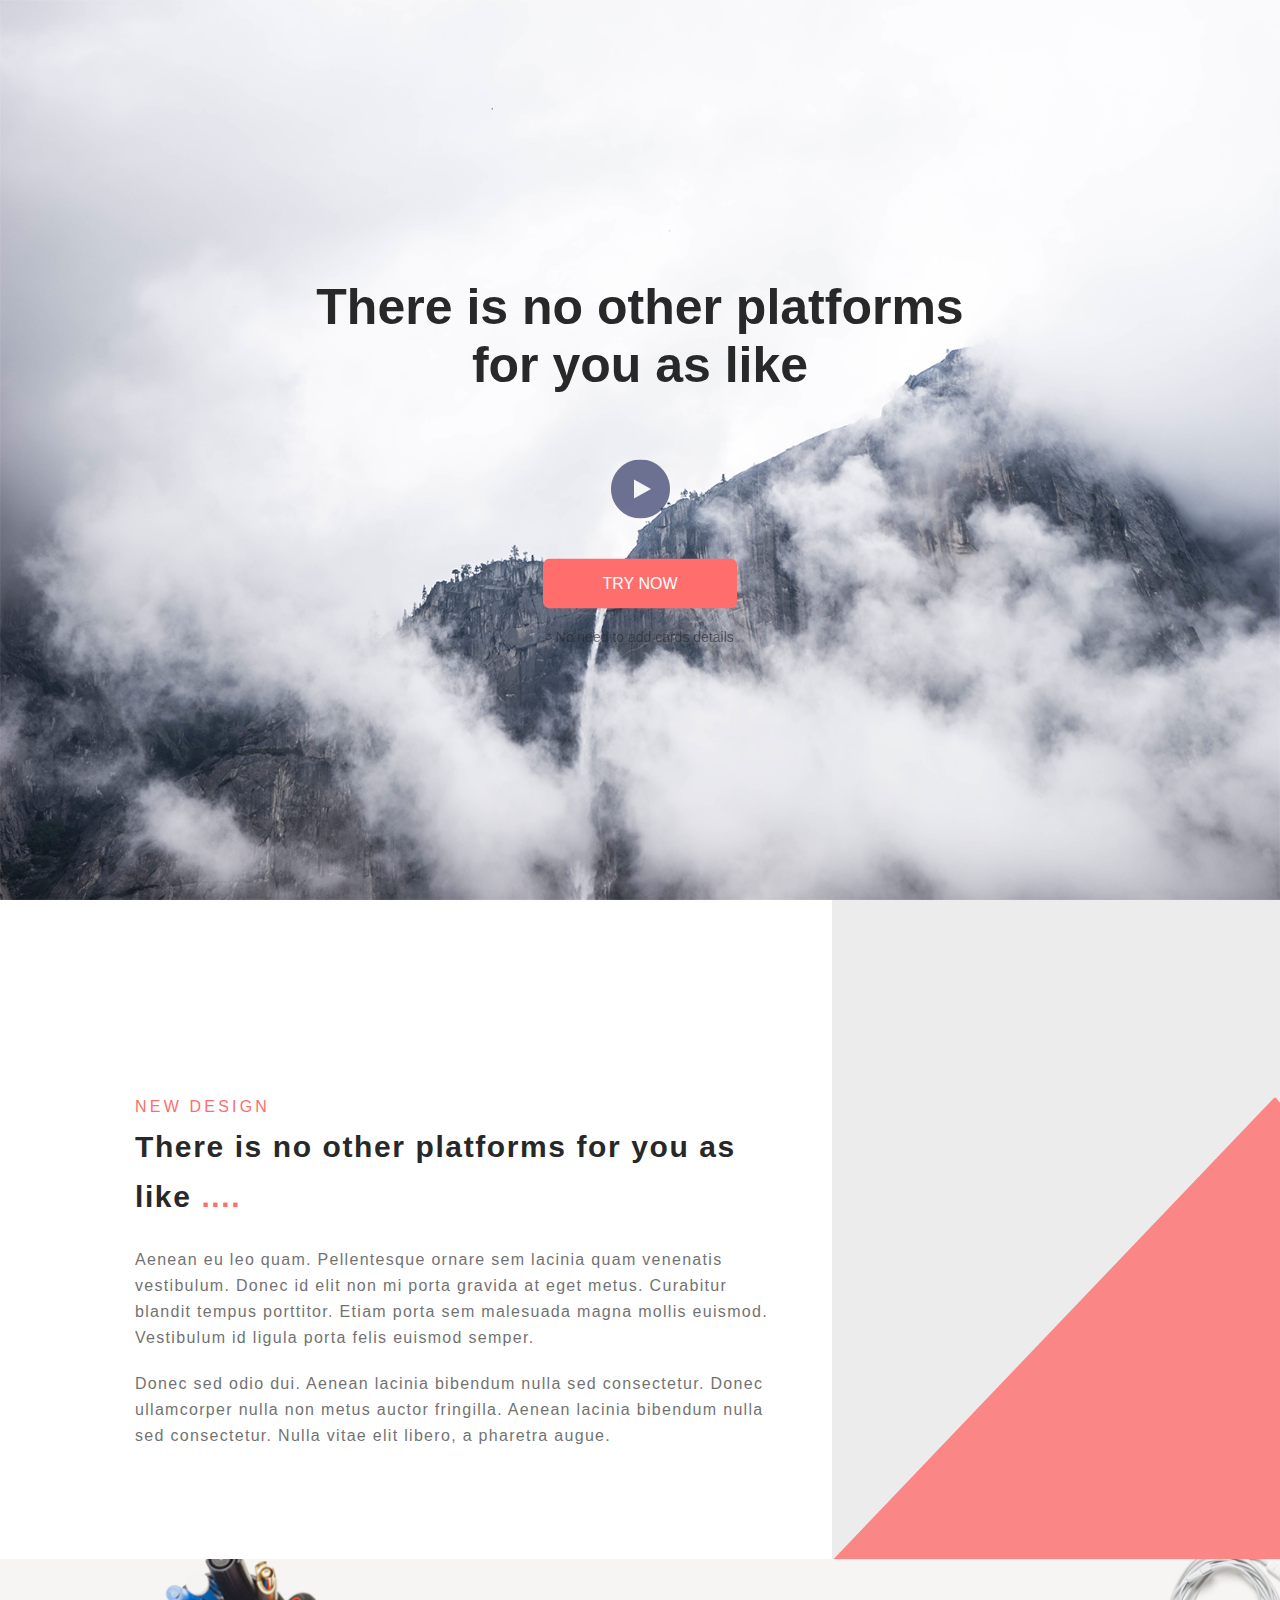
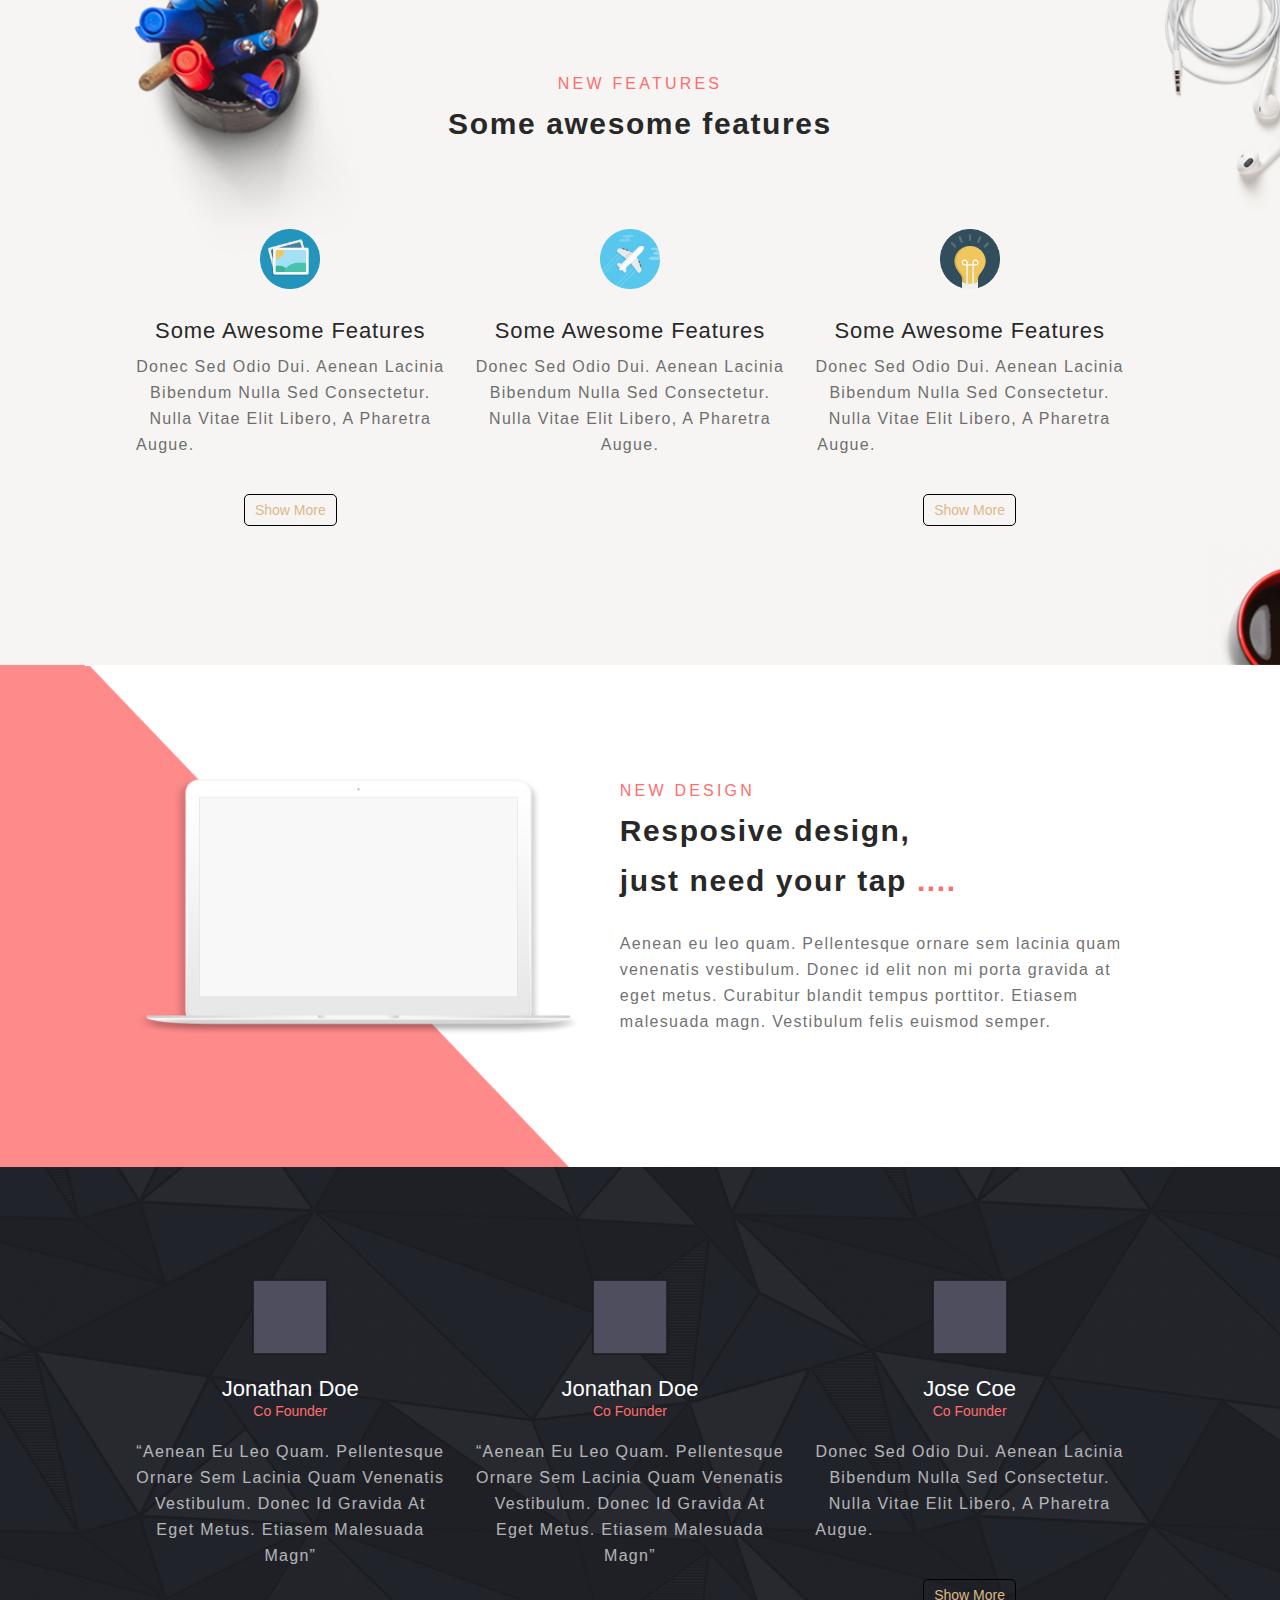
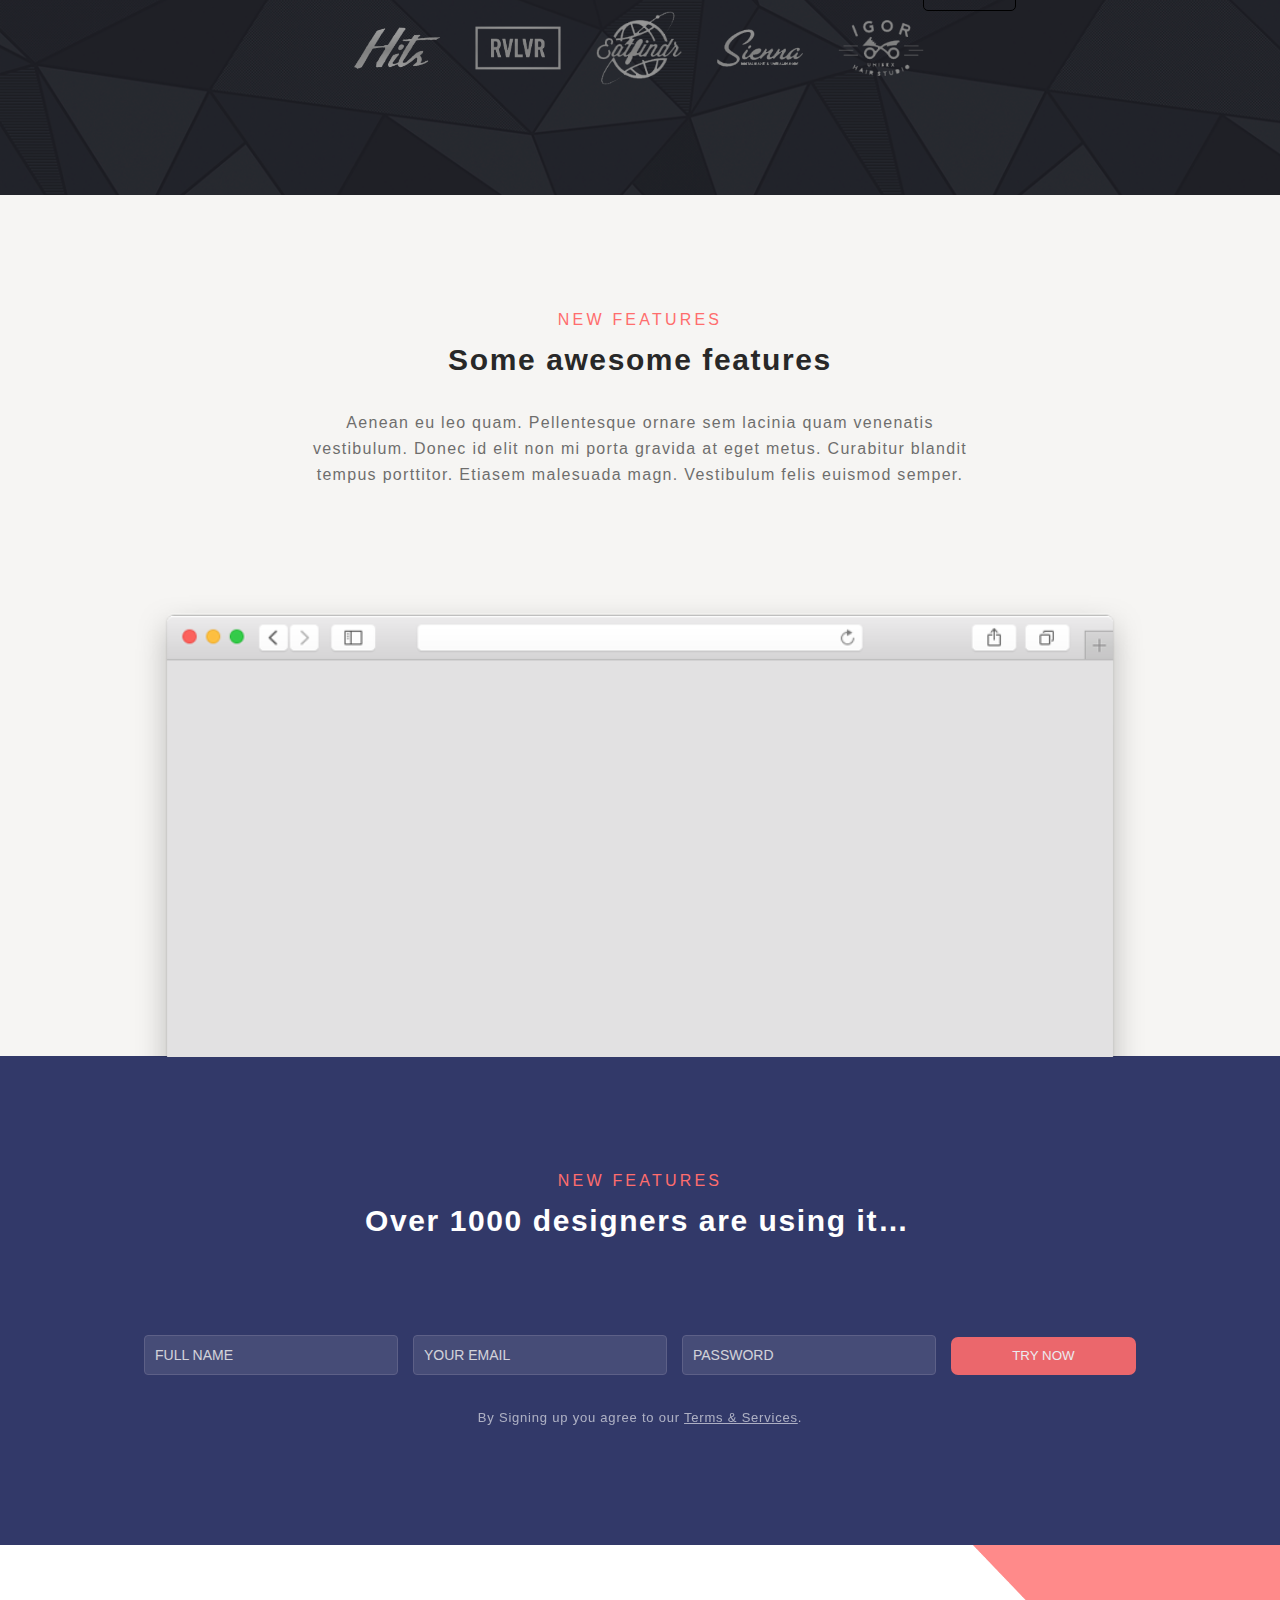
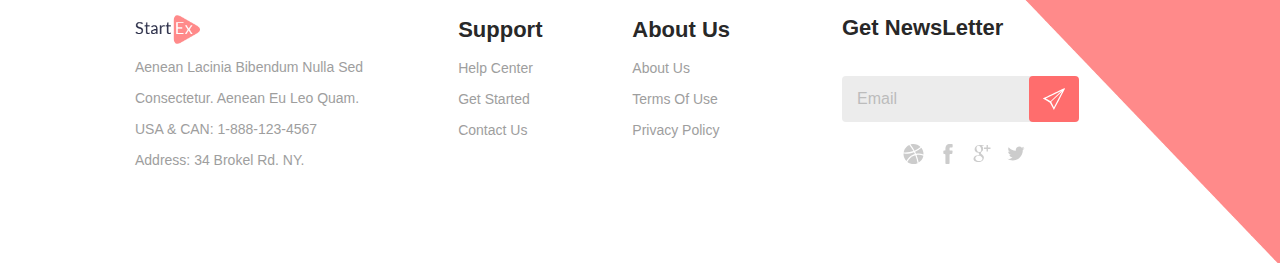
==== commit 7ab89a0a: "footer" ====
--- a/index.html
+++ b/index.html
@@ -57,8 +57,8 @@
                     <span class="title">
                         NEW DESIGN
                     </span>
-                    <h2 class="ellipsis width1">
-                        There is no other platforms for you as like Follow. 
+                    <h2>
+                        <span class="color-me">There is no other platforms for you as like </span> 
                     </h2>
                     <p>
                         Aenean eu leo quam. Pellentesque ornare sem lacinia quam venenatis vestibulum. Donec id elit non mi porta gravida at eget metus. Curabitur blandit tempus porttitor. Etiam porta sem malesuada magna mollis euismod. Vestibulum id ligula porta felis euismod semper.</p>
@@ -111,7 +111,7 @@
                     <div class="res-text">
                         <span class="title">new design</span>
                         <h2 class="ellipsis width2">
-                            <span class="color-me">Resposive design, just need your tap</span> loremm lorem</h2>
+                            <span class="color-me">Resposive design, just need your tap </span></h2>
                         <p>
                             Aenean eu leo quam. Pellentesque ornare sem lacinia quam venenatis vestibulum.
                             Donec id elit non mi porta gravida at eget metus. Curabitur blandit tempus porttitor. Etiasem malesuada magn. Vestibulum felis euismod semper.
@@ -228,7 +228,7 @@
                             <li><a href="#" title="contact us">Contact Us</a></li>
                         </ul>
                     </div>
-                        <div class="support clearfix">
+                        <div class="support support-r clearfix">
                         <input type="checkbox" class="show-support-state" id="post-5" />
                         <label for="post-5">About Us</label>                        
                             <ul>
--- a/styles/style.css
+++ b/styles/style.css
@@ -259,7 +259,7 @@
 
 .subscribe {
     display: inline-block;
-    padding: 15px 0px;
+    padding-bottom: 15px;
     font-size: 16px;
     font-weight: 600;
 }
--- a/styles/responsive.css
+++ b/styles/responsive.css
@@ -61,33 +61,10 @@
         border-radius: 5px;
     }
 
-    .ellipsis {
-        overflow: hidden;
-        display: -webkit-box;
-        -webkit-line-clamp: 2;
-        -webkit-box-orient: vertical;
-        /* position: relative;   */
-        color: #ff6d6d;
-    }
-
-    h2::after {
+    .color-me::after {
         content: "....";
         color: #ff6d6d;
-        display: block;
-        /* position: absolute; */
-        /* bottom: 0; */
-        /* right: 0; */
-        width: 40px;
-        /* z-index: 1; */
-        
-    }
-
-    .ellipsis.width1{
-        width: 100%;
-    }
-
-    .ellipsis.width2 {
-        width: 290px;
+        width: 40px;        
     }
 
     .ellipsis-n {
@@ -215,7 +192,7 @@
     .form-content input:not(:last-child){
         font-size: 14px;
         display: inline-block;
-        width: 30%;
+        width: 31.80000%;
         height: 40px;
         padding: 0 10px;
         margin: 0px 10px 35px 0px;
@@ -493,7 +470,6 @@
     }
 
     .sign-up {
-        /* padding: 110px 0px; */
         text-align: center;
     }
 
@@ -514,13 +490,8 @@
         max-width: 49px;
     }
 
-    .form-content {
-        width: 90%;
-        margin: auto;
-    }
-
     .form-content input:not(:last-child) {
-        width: 23.564102%;
+        width: 25.199999%;
         margin-right: 10px; 
     }
 
@@ -535,45 +506,53 @@
         background-position: 268% 83%;
     }
 
+    .footer .page-wrapper {
+        padding-top: 70px;
+        padding-bottom: 70px;
+    }
+    .footer-content .support label {
+        font-size: 22px;
+    }
+
     .address img{
         max-width: 65px;
     }
 
-    .footer-content {
-        width: 90%; /*look htrough */
+    .subscribe {
+        font-size: 22px;
     }
 
     .f-left-wrap {
         float: left;
-        width: 49%;
-        margin-right: 12px; 
+        width: 70%;
+        box-sizing: border-box;
     }
 
     .f-right-wrap {
-        width: 47%;
-        float: right;
+        width: 53%;
+        float: left;
     }
 
     .f-left-wrap .address {
         float: left;
-        width: 68.299154%;
+        width: 44.299154%;
         margin-right: 10px;    
     }
 
-    .f-left-wrap .support {
-        width: 27.299154%;
-        float: right;
-    }
-
-    .f-right-wrap .support {
-        margin-right: 10px;
-        width: 30.299154%;
-        float: left;
-    }
-
-    .f-right-wrap .input-footer {
-        width: 65.299154%;
-        float: right;
+    .support-l {
+        width: 43%; 
+    }
+
+    .support-r {
+        width: 40%;
+    }
+
+    .input-footer {
+        float: left;
+        text-align: left;
+        margin: 0px;
+        width: 23.299154%;
+
     }
 
     .support li a {
@@ -581,16 +560,8 @@
         width: 100%;
     }
 
-    .notify {
-        margin-top: 4px;
-    }
-
     .notify input[type="Email"] {
-        width: 75%;
-    }
-
-    .input-footer {
-        margin-top: 0px;
+        width: 100%;
     }
 }
 
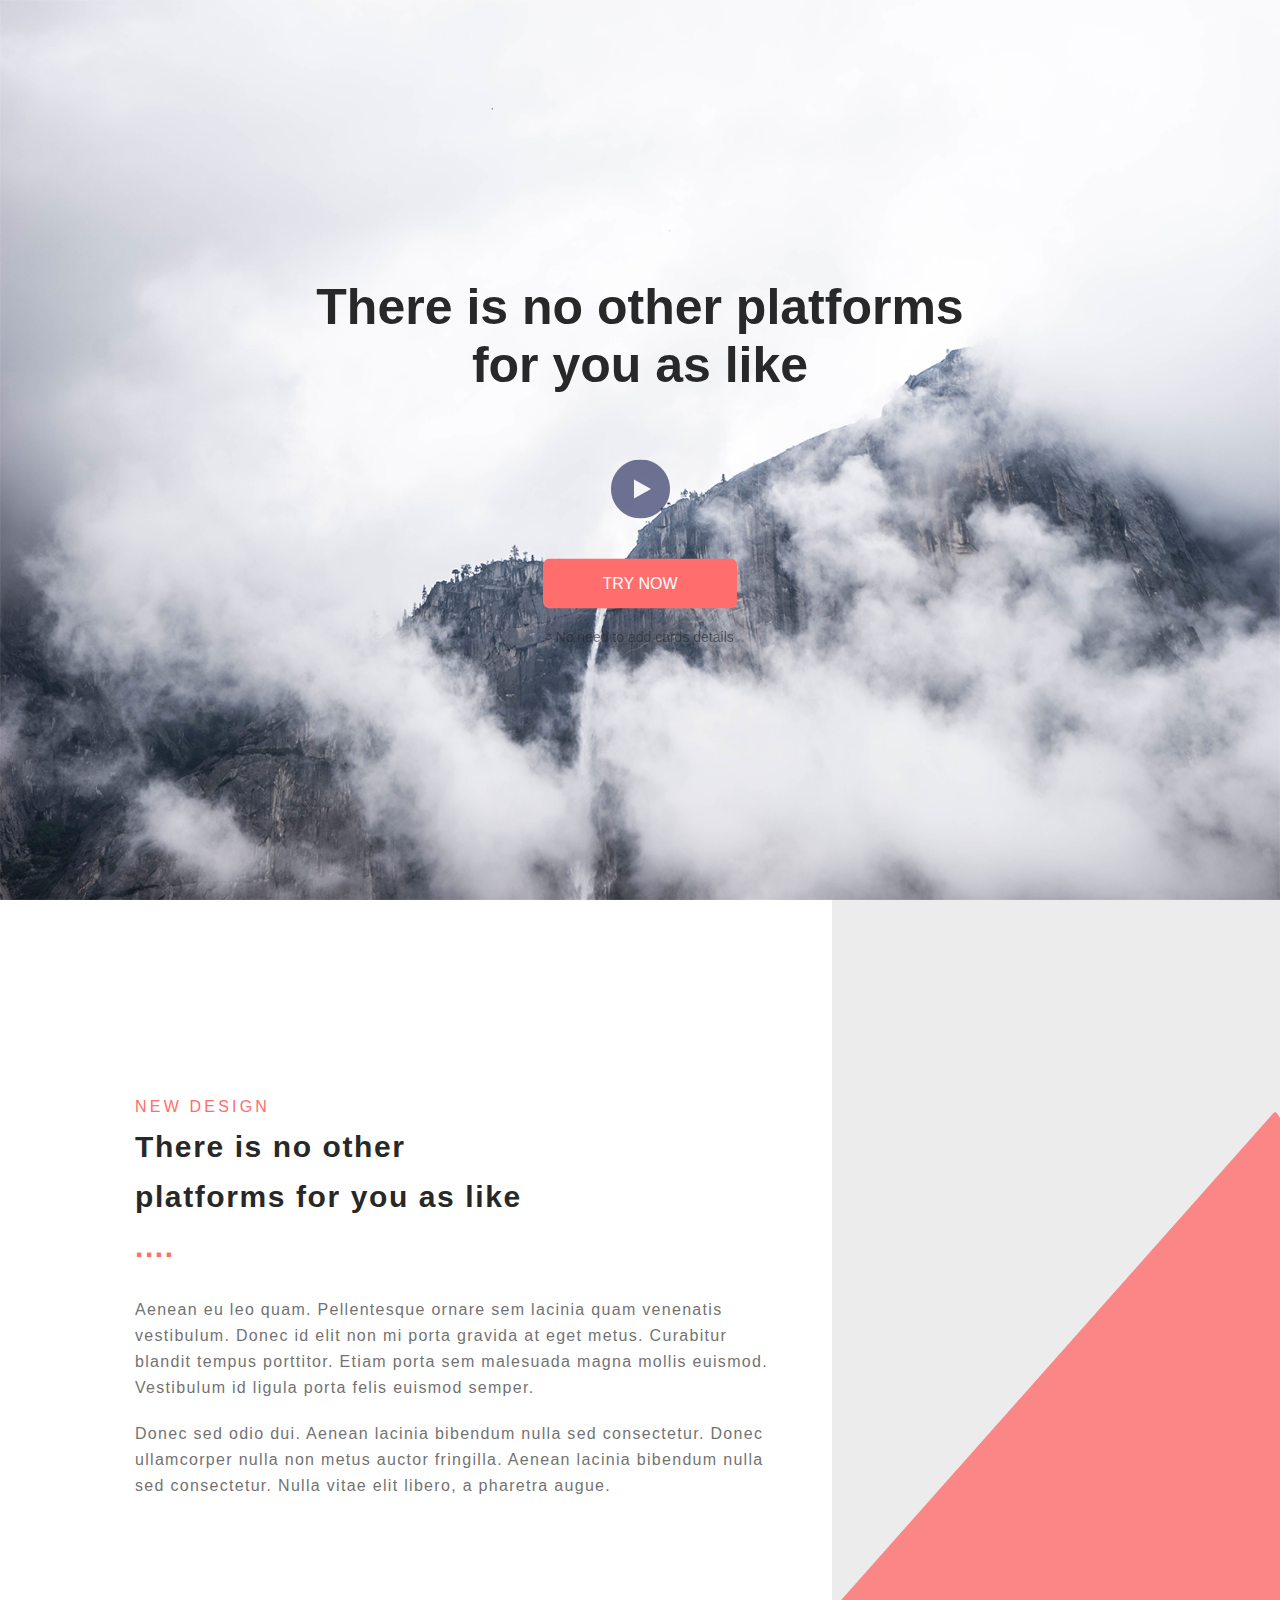
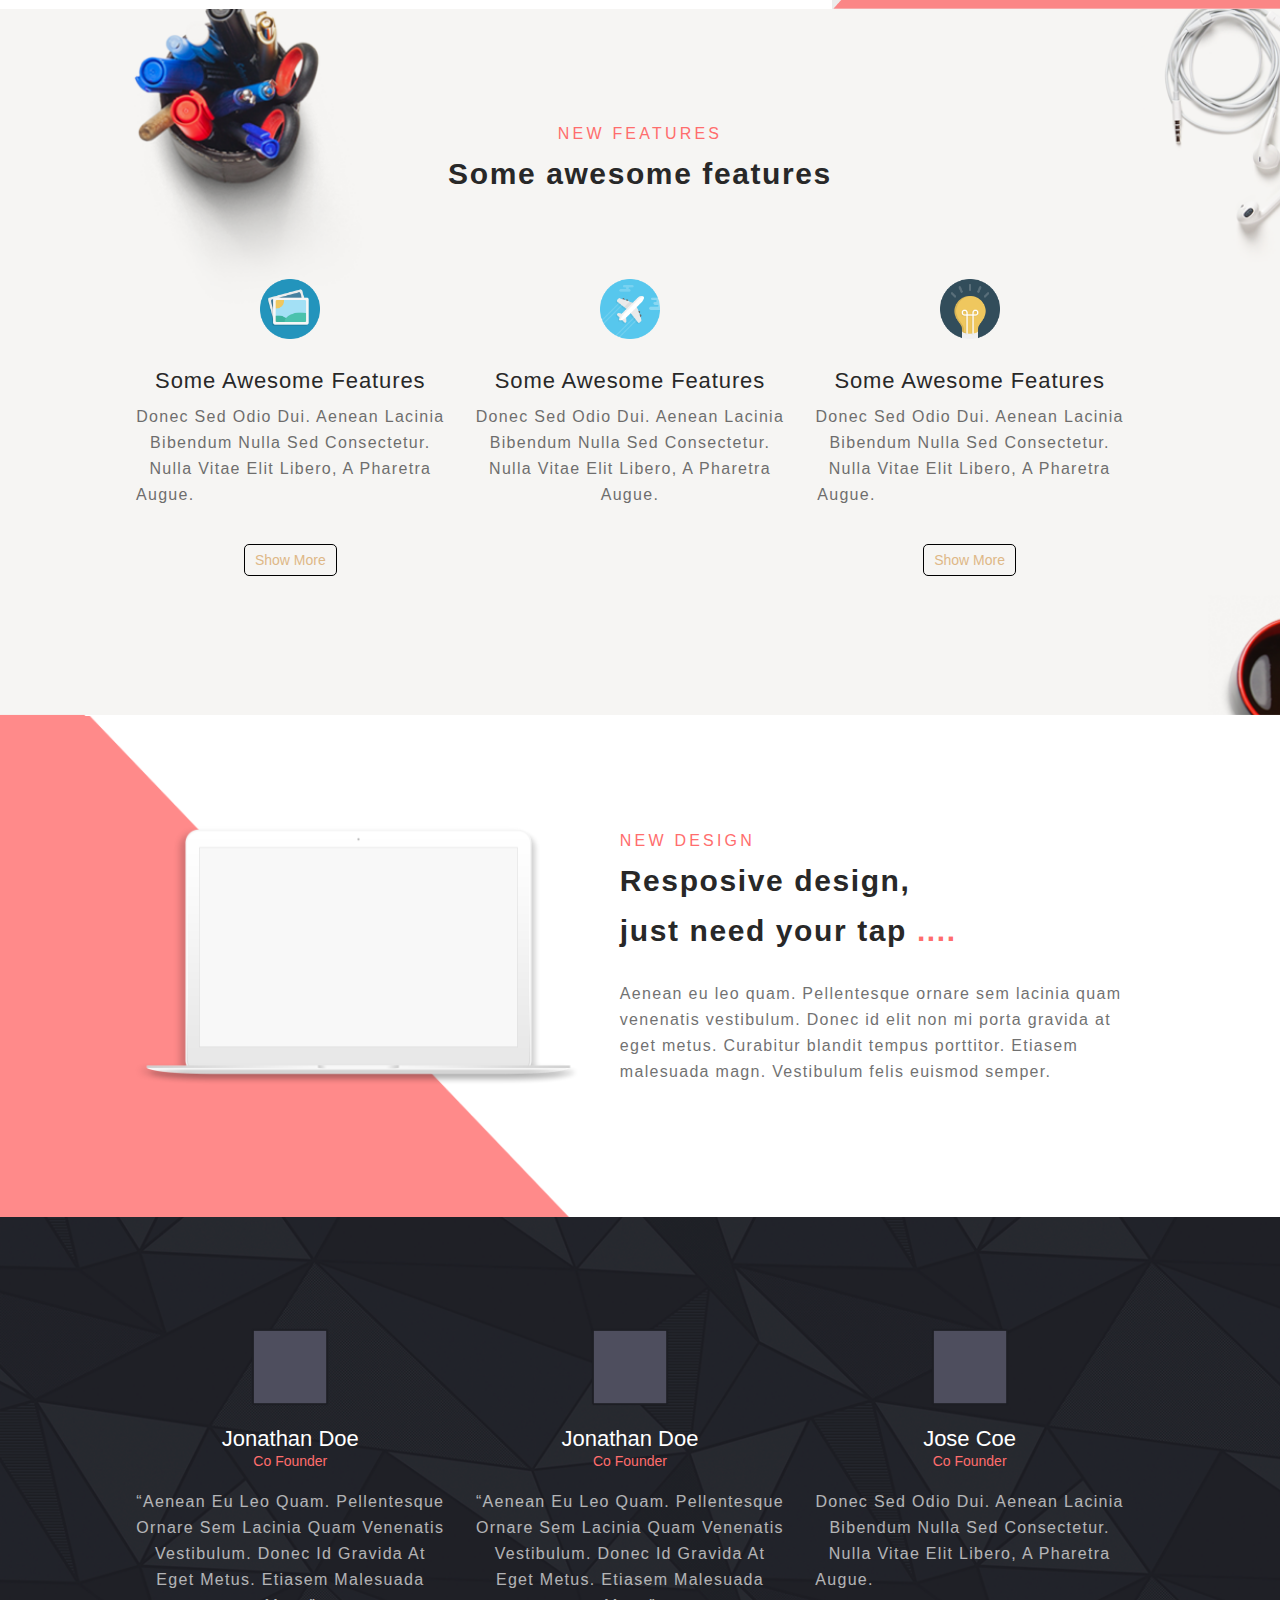
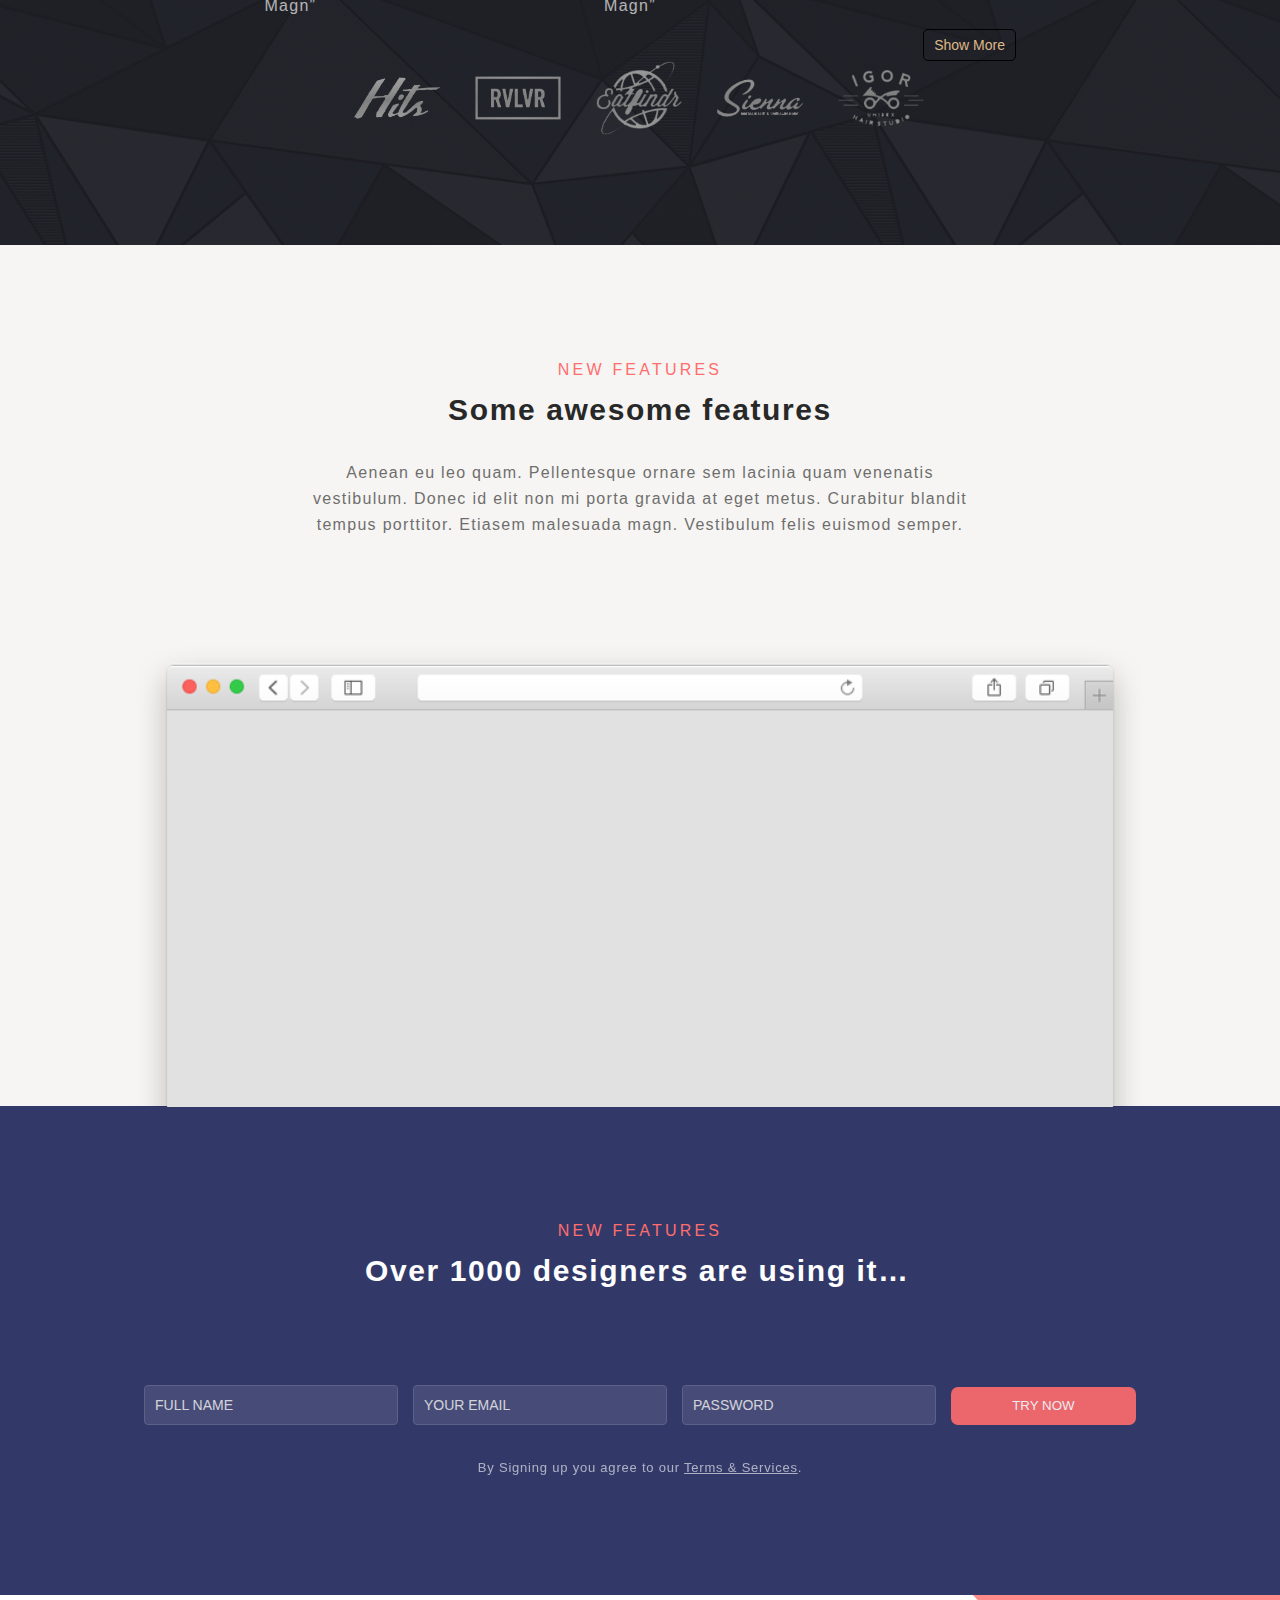
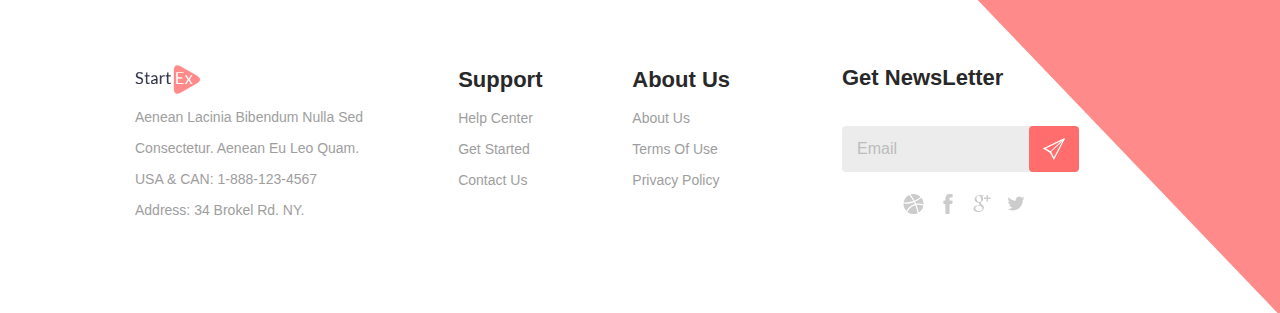
==== commit 77eae23c: "minor fix" ====
--- a/index.html
+++ b/index.html
@@ -57,7 +57,7 @@
                     <span class="title">
                         NEW DESIGN
                     </span>
-                    <h2>
+                    <h2 class="width1">
                         <span class="color-me">There is no other platforms for you as like </span> 
                     </h2>
                     <p>
@@ -110,7 +110,7 @@
                     <img src="./images/macbook.png" alt="macbook pro">
                     <div class="res-text">
                         <span class="title">new design</span>
-                        <h2 class="ellipsis width2">
+                        <h2 class="width2">
                             <span class="color-me">Resposive design, just need your tap </span></h2>
                         <p>
                             Aenean eu leo quam. Pellentesque ornare sem lacinia quam venenatis vestibulum.
--- a/styles/responsive.css
+++ b/styles/responsive.css
@@ -309,11 +309,11 @@
         letter-spacing: 1.3px;
     }
 
-    .ellipsis.width1 {
-        width: 425px;
-    }
-
-    .ellipsis.width2 {
+    .width1 {
+        width: 420px;
+    }
+
+    .width2 {
         width: 340px;
     }
 
@@ -332,7 +332,6 @@
 
     .back-image {
         position: relative;
-        /* padding: 192px 0px 130px; */
         background-image:linear-gradient(90deg, rgba(255,255,255,1) 65%, rgba(236,236,236,1) 65%);
     }
 
@@ -358,10 +357,6 @@
         padding: 0;
     }
 
-    .features {
-        /* padding: 139px 0px; */
-    }
-
     .features-content {
         padding:  0;
     }
@@ -404,16 +399,8 @@
         background-repeat: no-repeat;
     }
 
-    .rect {
-        /* padding: 100px 0px; */
-    }
-
     .res-text {
         width: 52%;
-    }
-
-    .cofounder {
-        /* padding: 110px 0px; */
     }
 
     .cofounder-name {
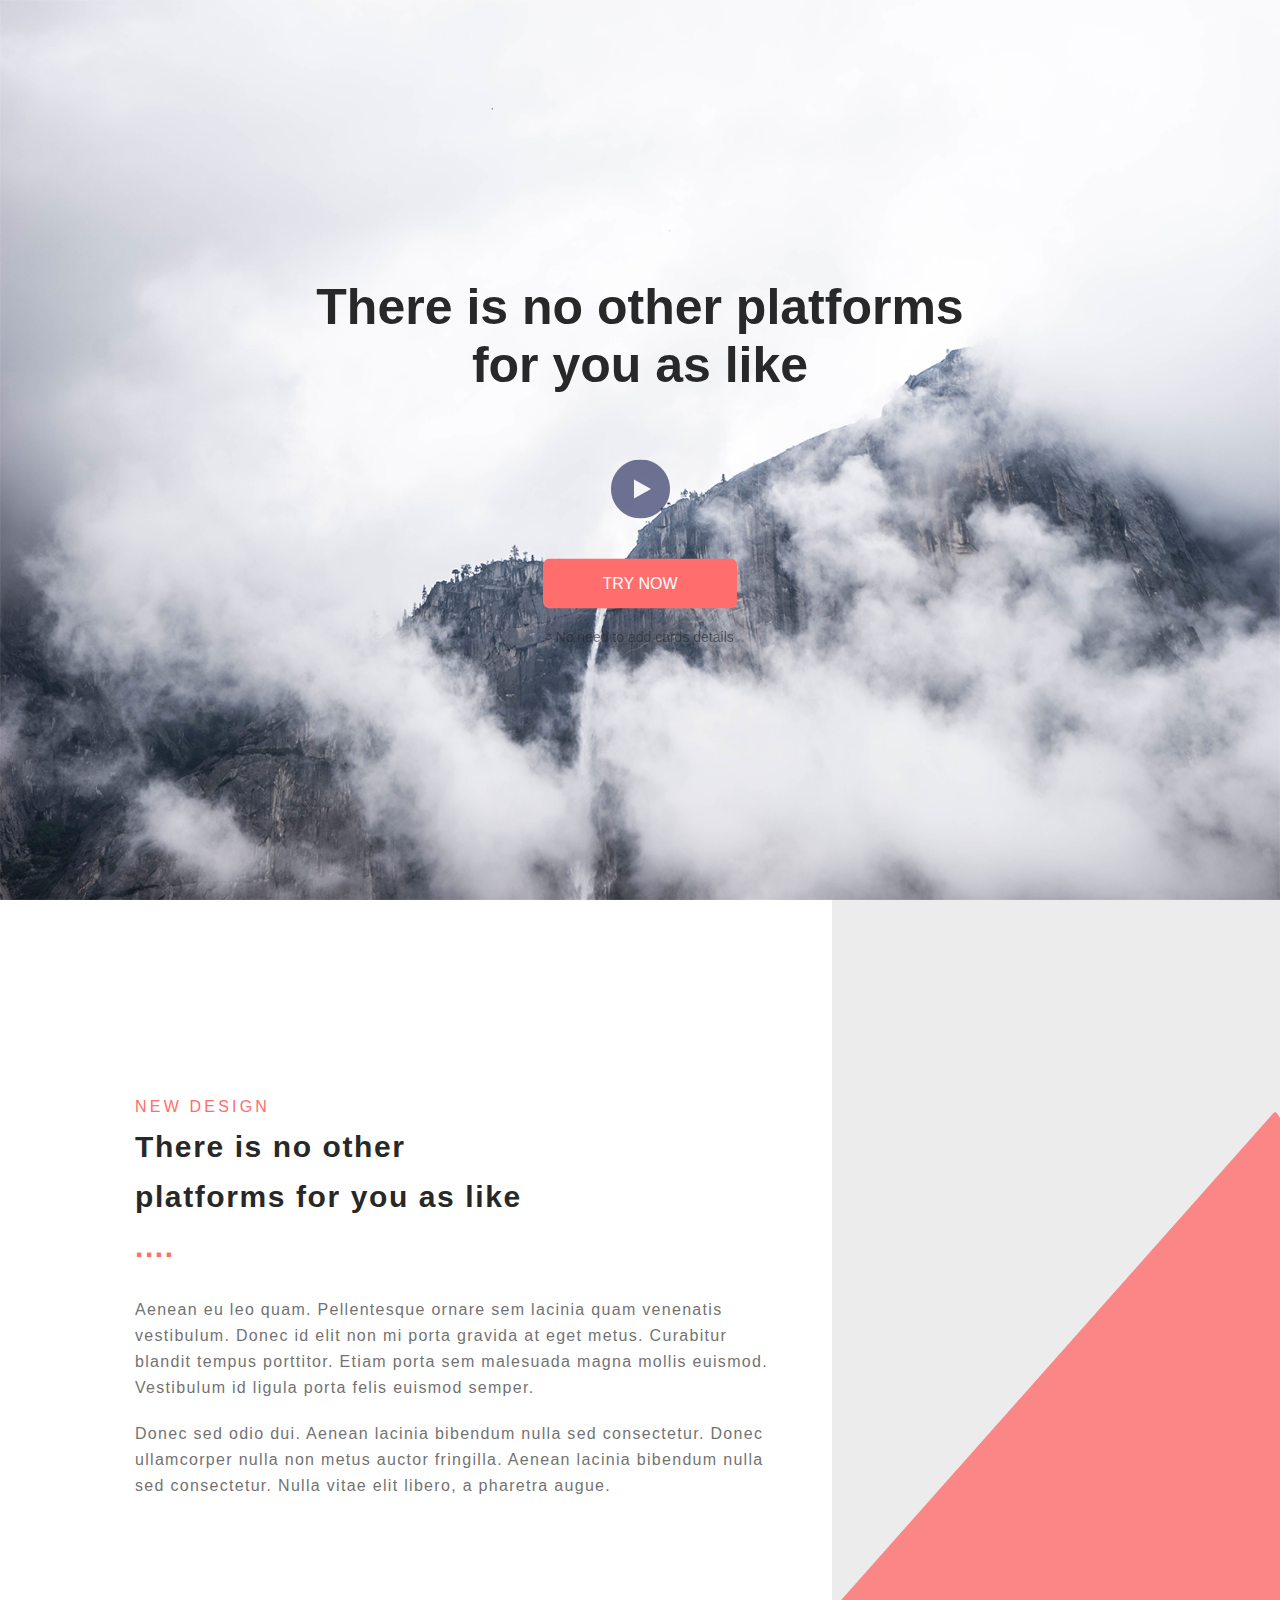
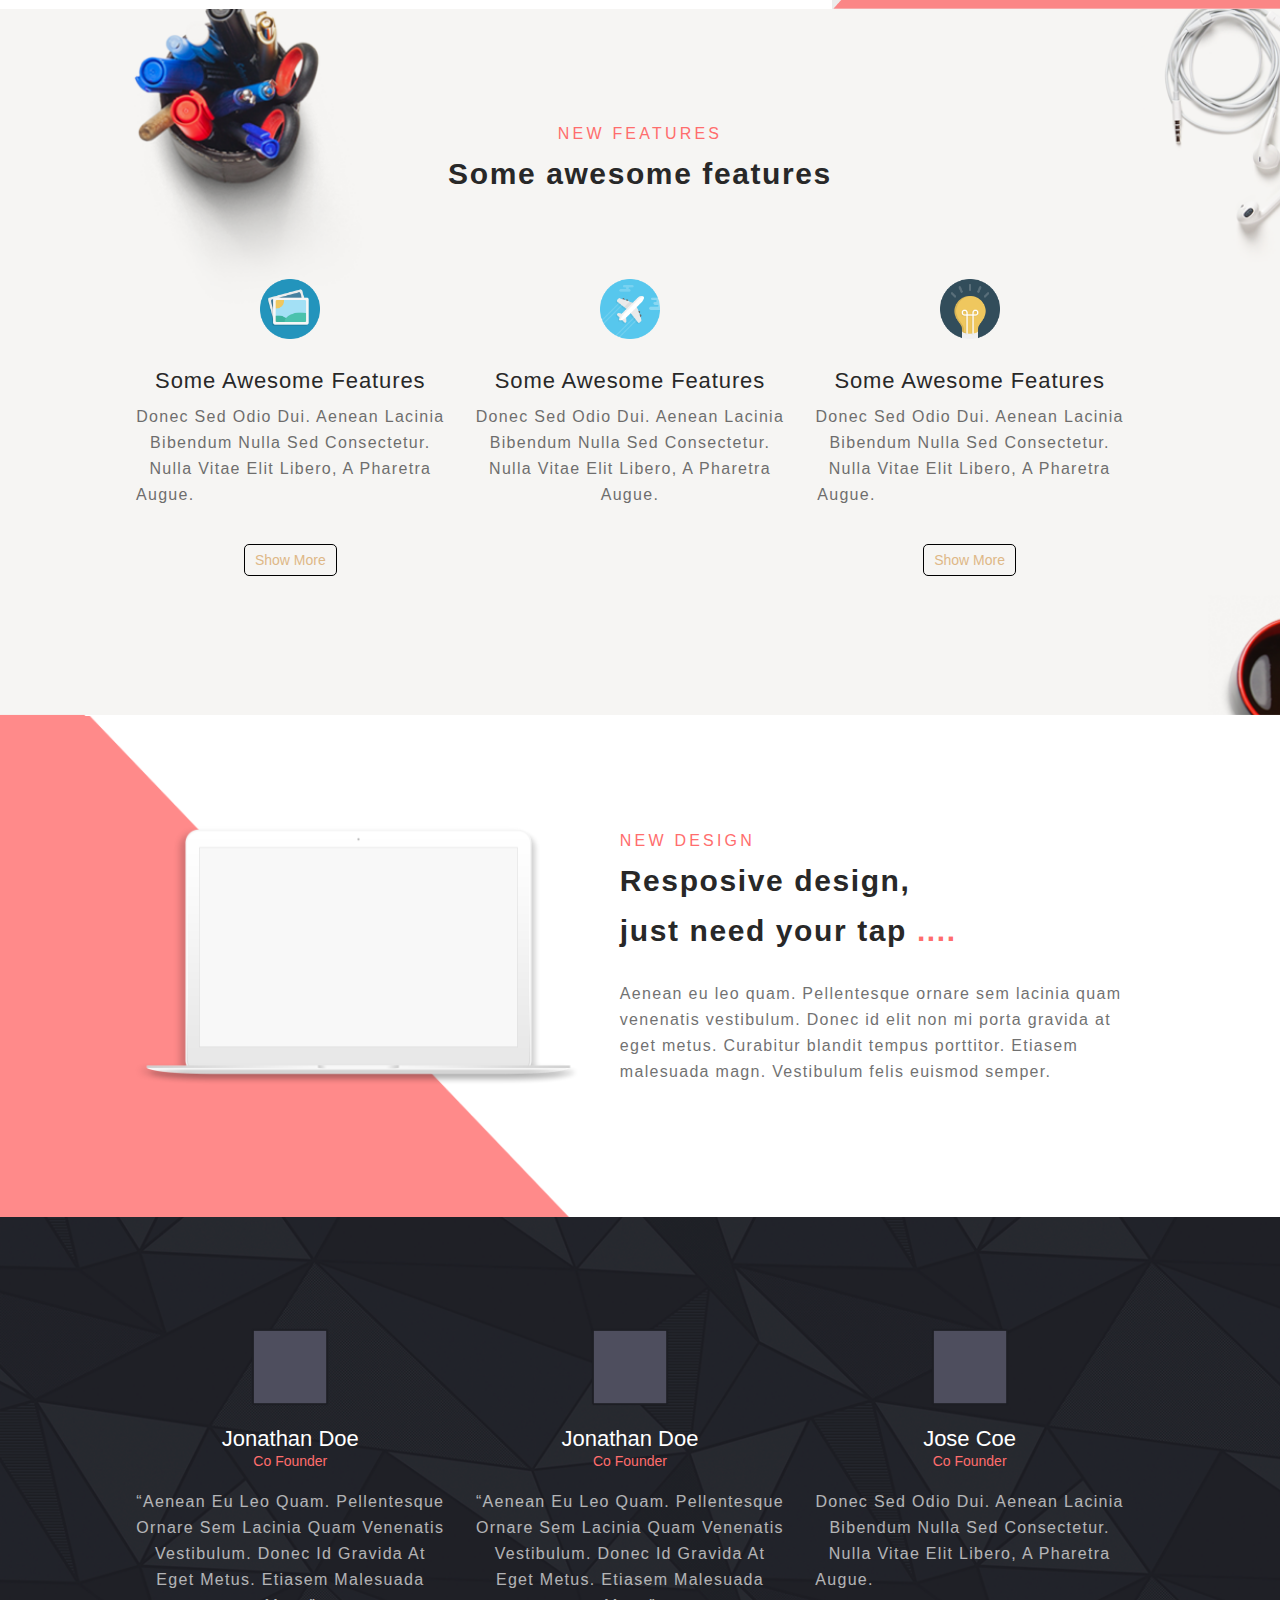
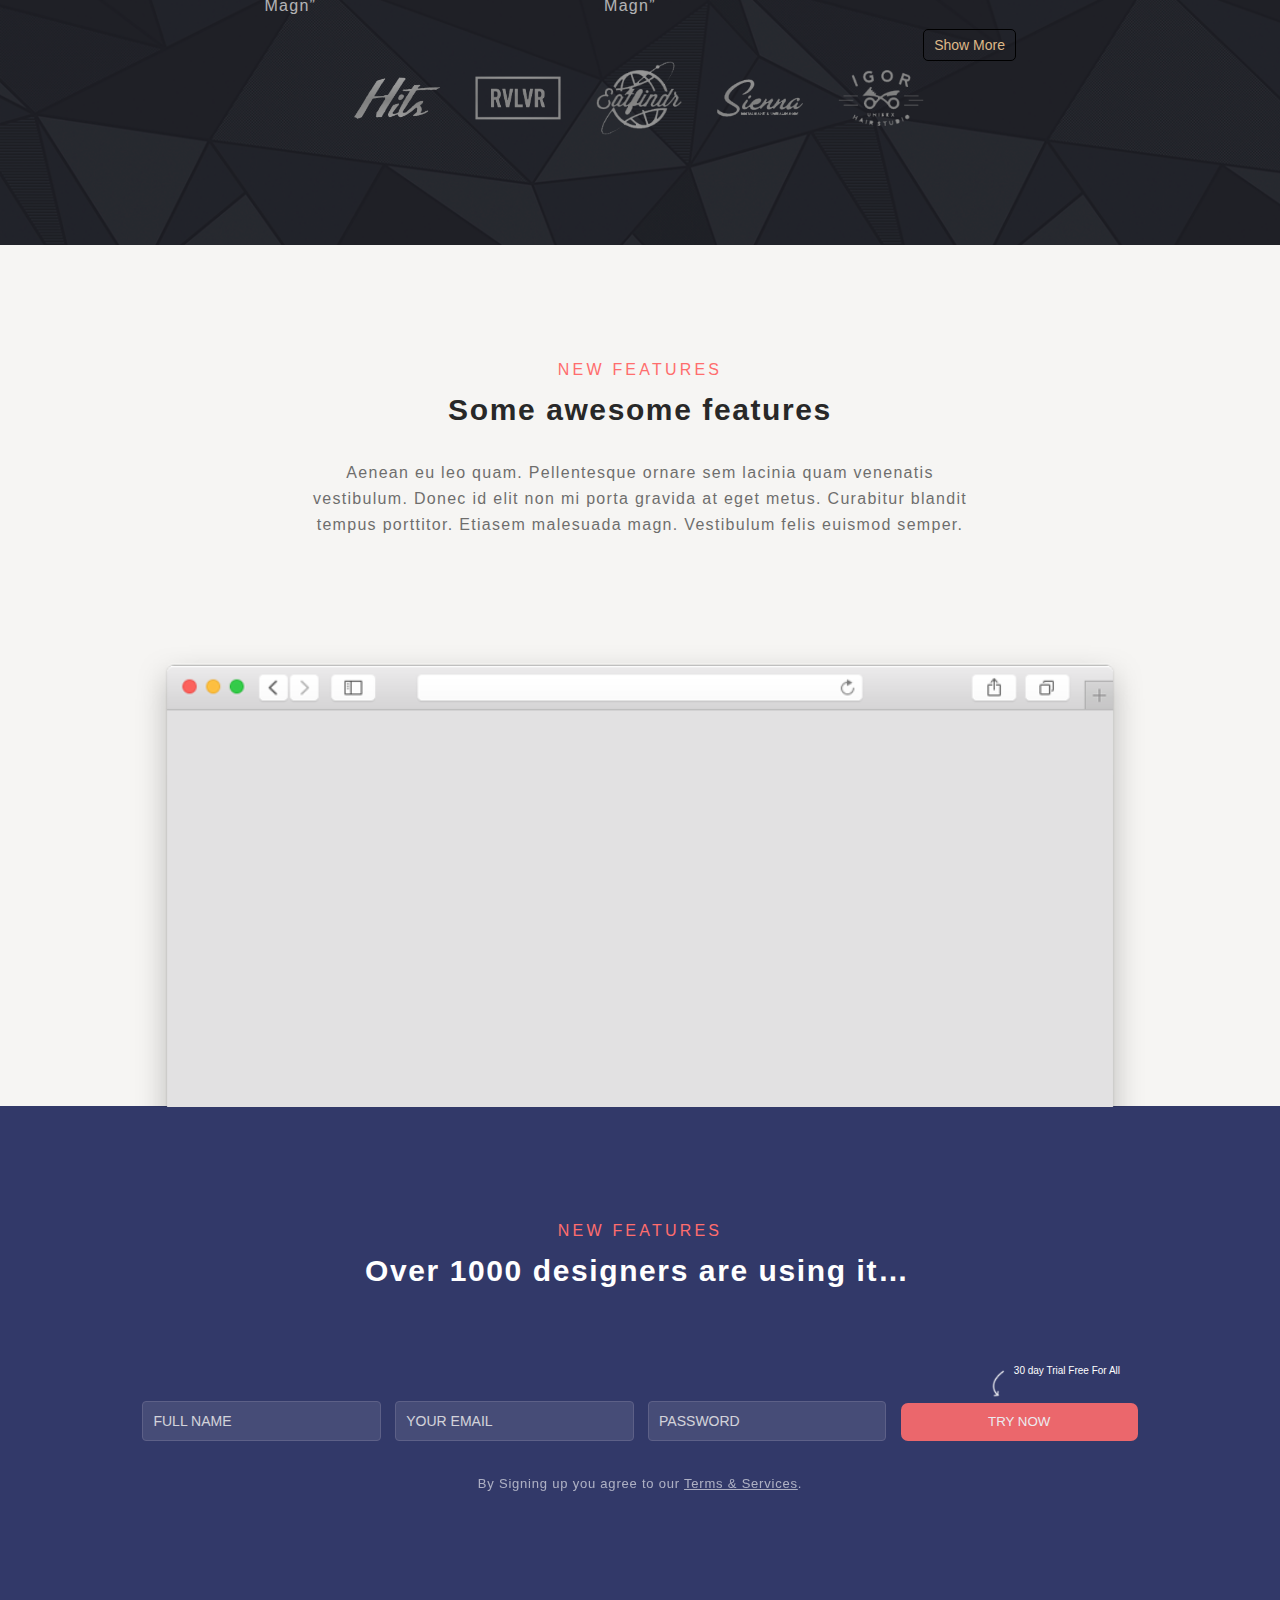
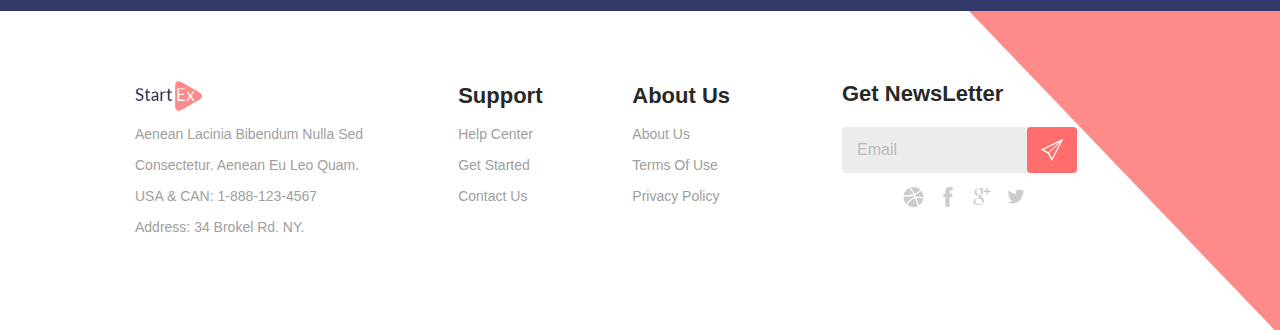
==== commit 268fcdee: "complete" ====
--- a/index.html
+++ b/index.html
@@ -123,8 +123,7 @@
         </div>
         <div class="cofounder">
             <div class="page-wrapper">
-                <div class="cofounder-list">
-                    <ul class="clearfix">
+                    <ul class="clearfix cofounder-list">
                         <li>
                             <img src="./images/cofounder.png" alt="cofounder">      
                             <span class="cofounder-name"><a href="#" title="name1">Jonathan Doe</a></span>
@@ -159,7 +158,6 @@
                             <label for="post-3" class="read-more-trigger"></label>
                         </li>
                     </ul>
-                </div>
                 <ul class="business-partners clearfix" id="partners">
                     <li><a href="#"><img src="./images/partner-logo-1.png" alt="partner1"></a></li>
                     <li><a href="#"><img src="./images/partner-logo-4.png" alt="paterner2"></a></li>
--- a/styles/layout.css
+++ b/styles/layout.css
@@ -9,7 +9,7 @@
 }
 
 .header{
-    height: 100vh; /*chrome bug*/
+    height: 100vh; 
     background: url('../images/bg-image1.png') no-repeat;
     background-size: 100% 100%;
     position: relative;
@@ -66,7 +66,6 @@
 .design-content {
     width: 100%;
     text-align: left;
-    /* padding: 14.263888% 0%; */
 }
 
 .features {  
@@ -154,3 +153,21 @@
     font-size: 14px;
     width: 100%;
 }
+
+.carousal-contain {
+    width: 100%;
+    height: auto;
+    position: relative;
+    overflow: hidden;
+}
+
+.slider-wrapper {
+    width: 200%;
+    position: absolute;
+}
+
+.slider-wrapper ul {
+    width: 100%;
+    position: absolute;
+    height: auto;
+}--- a/styles/style.css
+++ b/styles/style.css
@@ -251,10 +251,9 @@
     border-bottom: 1px solid black; 
 }
 
-
 .input-footer {
     width: 100%;
-    margin-top: 12px;
+    margin-top: 30px;
 }
 
 .subscribe {
@@ -277,7 +276,7 @@
 .input-footer input[type="Email"] {
     font-family: 'Exo', sans-serif;
     font-size: 16px;
-    padding: 12px 7px;
+    padding: 12px 57px 12px 7px;
     height: 46px;
     line-height: normal;
     border: 1px solid rgba(228, 228, 231, 1);
@@ -310,7 +309,6 @@
     position: absolute;
     top:0;
     right: 0px;
-    margin-right: -2px;
     width: 50px;
     height: 46px;
 }
@@ -321,7 +319,7 @@
 
 .footer-logo {
     text-align: center;
-    padding-top: 20px;
+    padding-top: 12px;
 }
 
 .footer-logo li {
@@ -339,6 +337,11 @@
     margin-left:10px;
 }
 
+.footer-logo li a svg:hover {
+    border-radius: 7px; 
+    box-shadow: 0px 4px 4px 0px rgba(20, 20, 20, 0.2);
+}
+
 .twitter:hover {
     fill:#03A9F4;
 }
--- a/styles/responsive.css
+++ b/styles/responsive.css
@@ -20,7 +20,6 @@
     h2 {
         letter-spacing: 1.6px;
         font-size: 25px;
-        /* font-weight: 599; */
         -webkit-font-smoothing: antialiased;
         -moz-osx-font-smoothing: grayscale;
     }
@@ -39,7 +38,6 @@
         opacity: 1;
         font-size: inherit;
         max-height: 100em;
-        /* transition: .1s all; */
     }
 
     .show-more-state ~ .read-more-trigger::before {
@@ -153,7 +151,7 @@
         margin-right: 30px;
     }
 
-    .cofounder-list ul li {
+    .cofounder-list li {
         word-break: break-word;
         min-width: 30%;
     }
@@ -179,10 +177,6 @@
 
     .sign-up {
         text-align: center;
-    }
-    
-    form {
-        margin-top: 20px;
     }
 
     .footer-content {
@@ -285,7 +279,7 @@
 
     .input-footer input[type="Email"] {
         width: 100%;
-        padding: 10px 15px;
+        padding: 10px 65px 10px 15px;
     }
 }
 
@@ -460,37 +454,38 @@
         text-align: center;
     }
 
-    .anamoly {
+    .skew-arrow {
         display: block;
         color: white;
         float: right;
-    }
-
-    .anamoly span{
+        margin-right: 25px;
+    }
+
+    .skew-arrow span{
         display: inline-block;
-        font-size: 14px;
+        font-size: 10px;
         vertical-align: top;
         margin-left: -27px; 
     }
 
-    .anamoly img {
-        max-width: 49px;
+    .skew-arrow img {
+        max-width: 44px;
     }
 
     .form-content input:not(:last-child) {
-        width: 25.199999%;
+        width: 23.599999%;
         margin-right: 10px; 
     }
 
     .form-content input:last-child {
-        width: 18.333333%;
+        width: 23.433333%;
         display: inline-block;
     } 
 
     .footer {
         background: url(../images/Rectangle.png) no-repeat;
-        background-size: 72.3%;
-        background-position: 268% 83%;
+        background-size: 75.3%;
+        background-position: 280% 92%;
     }
 
     .footer .page-wrapper {
@@ -502,7 +497,7 @@
     }
 
     .address img{
-        max-width: 65px;
+        max-width: 67px;
     }
 
     .subscribe {
@@ -553,49 +548,17 @@
 }
 
 
-/* @media (min-width: 1440px) {
-    h1 {
-        font-size: 60px;
-    }
-
-    .ellipsis.width1 {
-        width: 552px;
-    }
-
-    .ellipsis.width2 {
-        width: 460px;
-    }
-
-    .ellipsis-n {
-        width: 700px;
-    }
-
-    h2 {
-        font-size: 39.98px; 
-    }
-
-    .features-list {
-        padding-top: 90px;
-    }
-
-    h3 {
-        font-size: 22px;
-        line-height: 49.97px;
-    }
-
-    p {
-        letter-spacing: 0.64px;
-    }
-
-    .title {
-        line-height: 49.97px;
-    }
-
-    .back-image .design-content {
-        width: 70%;
-    }
-
-    .address li {
-        line-height: 29px;
-    }
-} */+@media (min-width: 1440px) {
+    .f-left-wrap {
+        width: 61%;
+    }
+
+    .f-left-wrap .address {
+        width: 40.299154%;
+        margin-right: 10px; 
+    }
+
+    .f-right-wrap {
+        width: 58%;
+    }
+}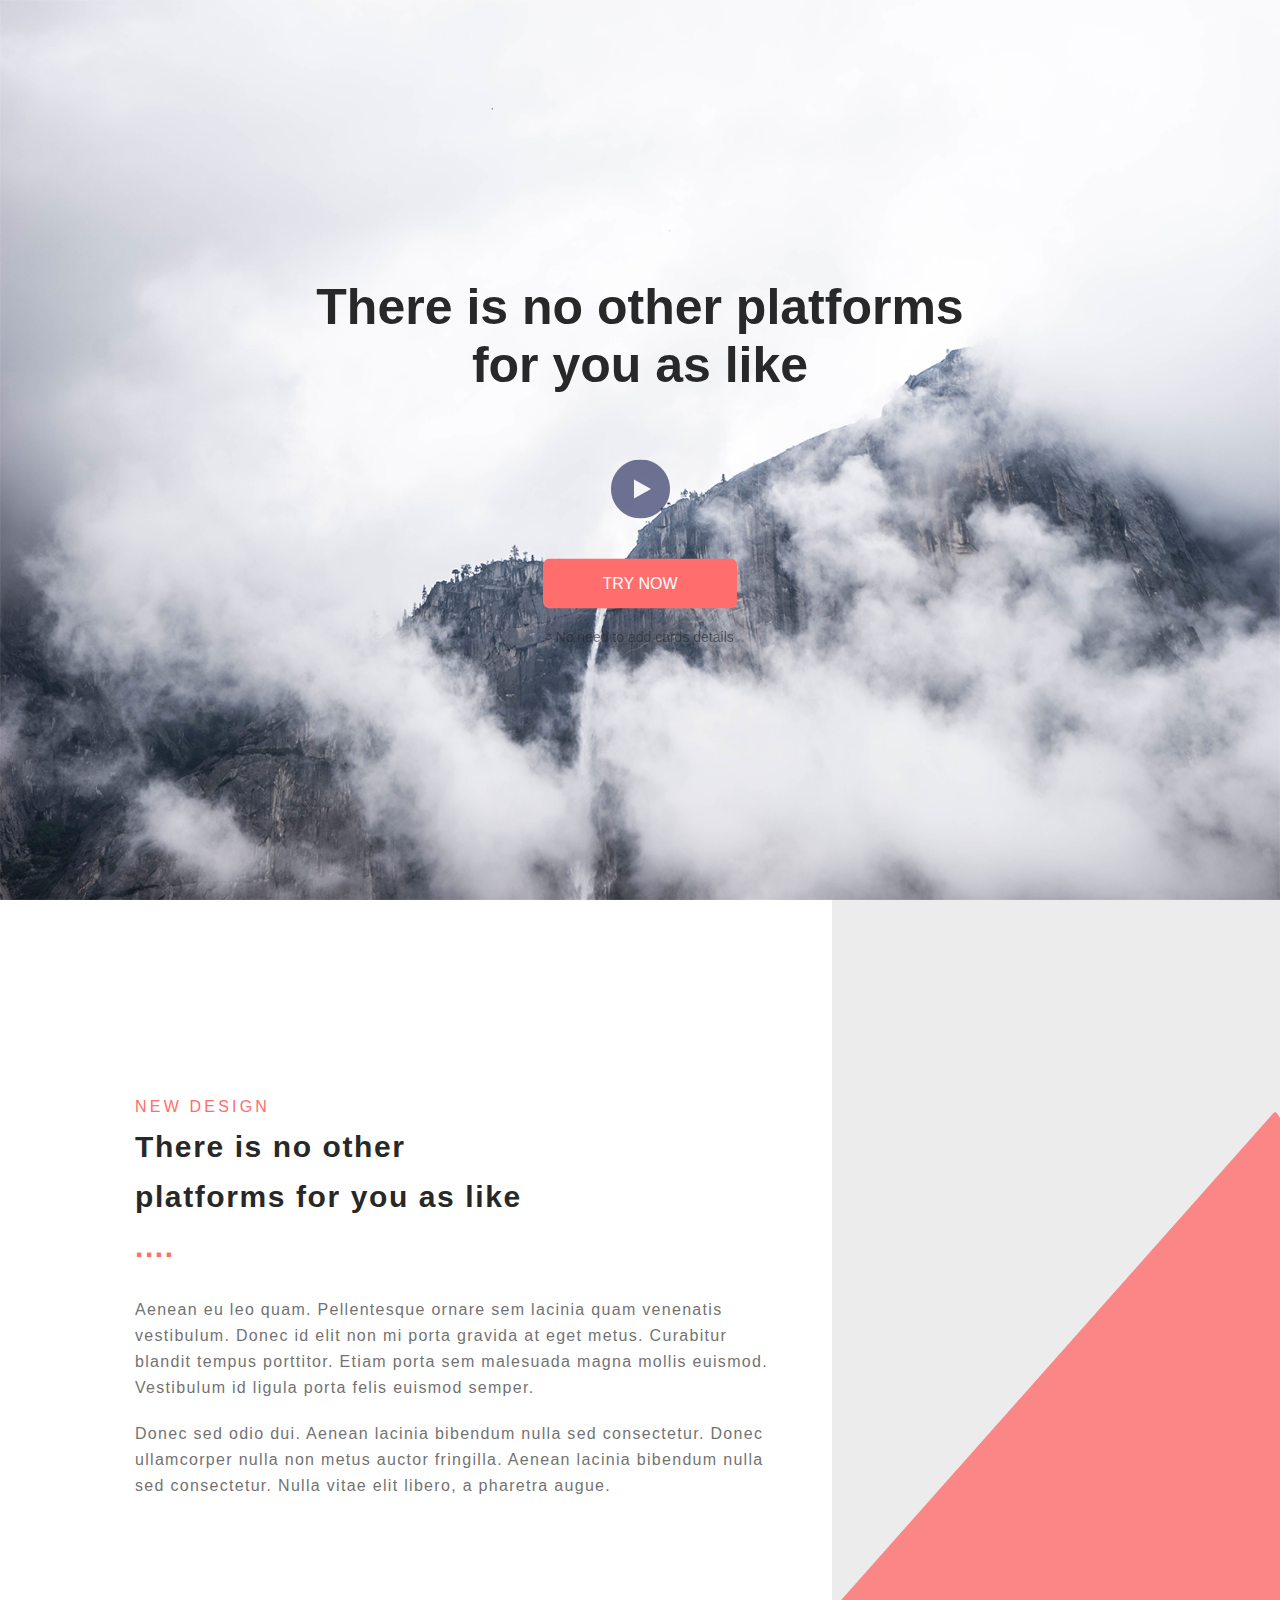
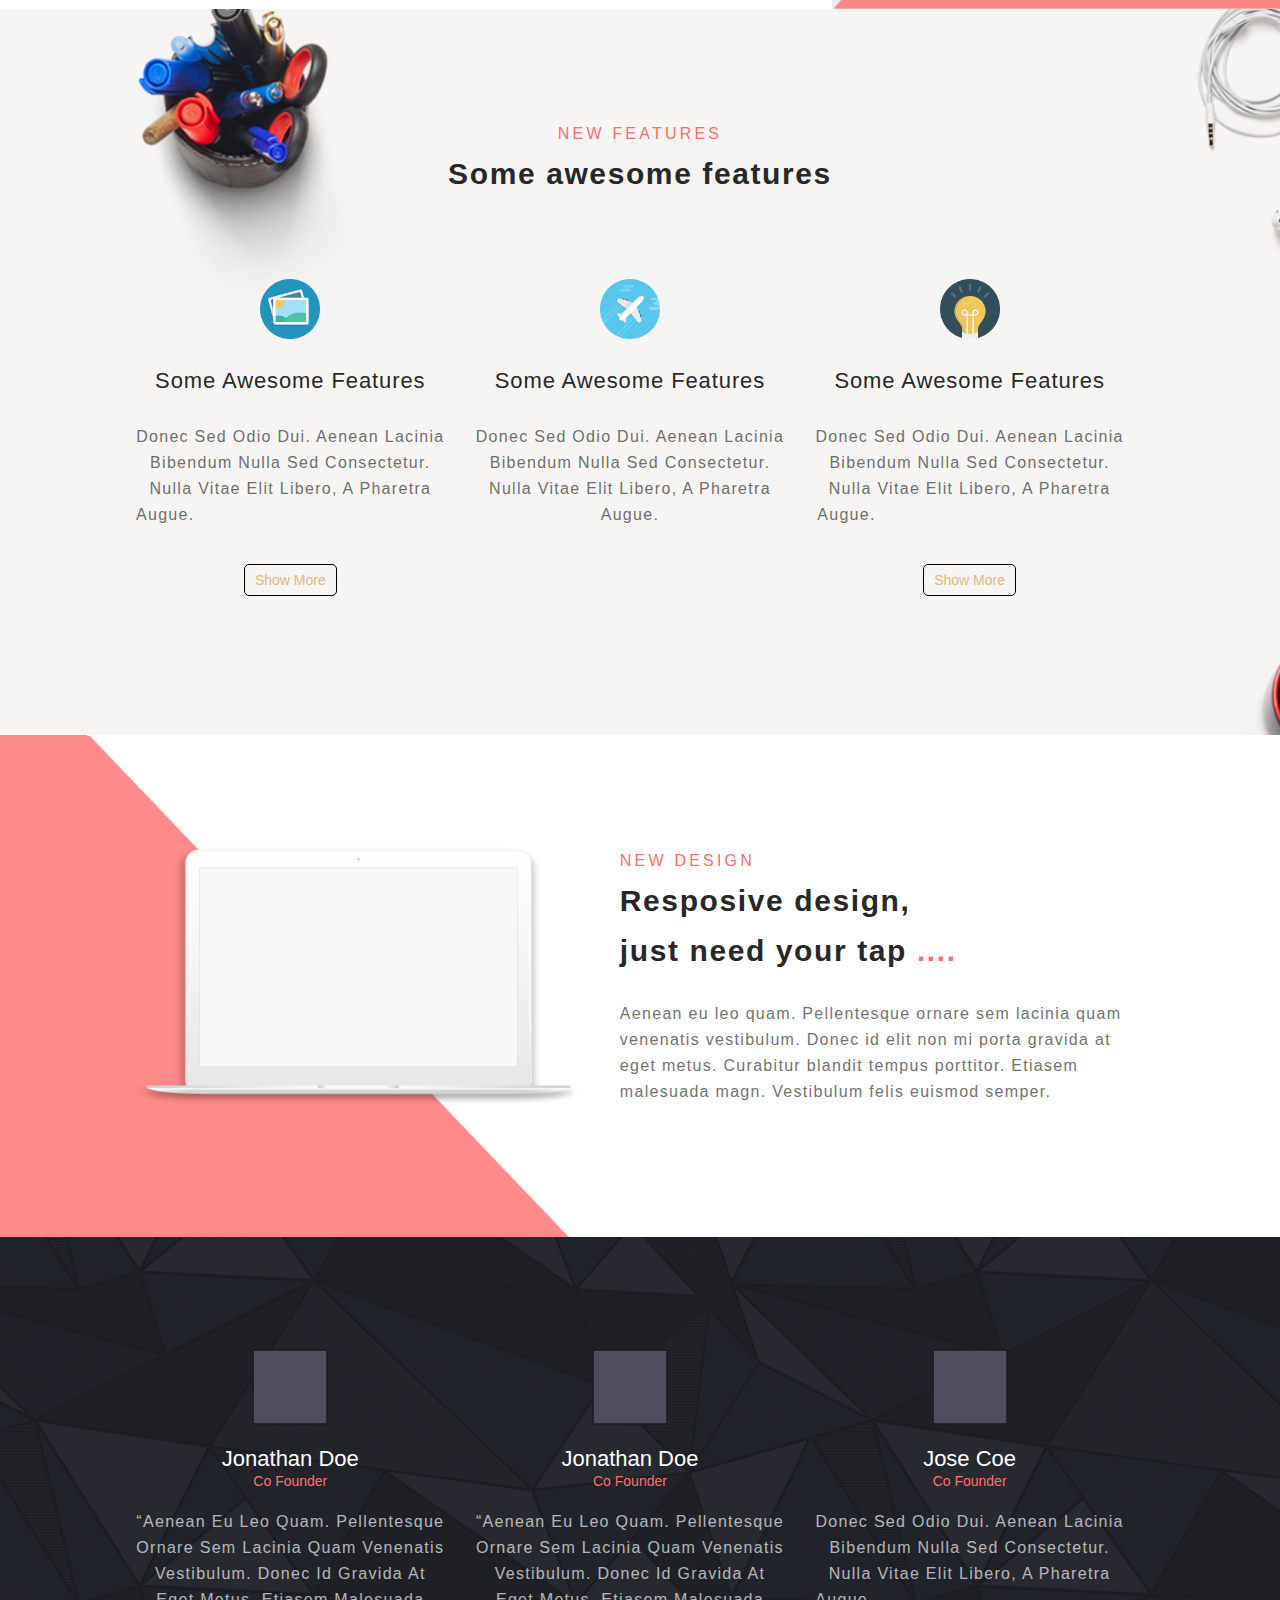
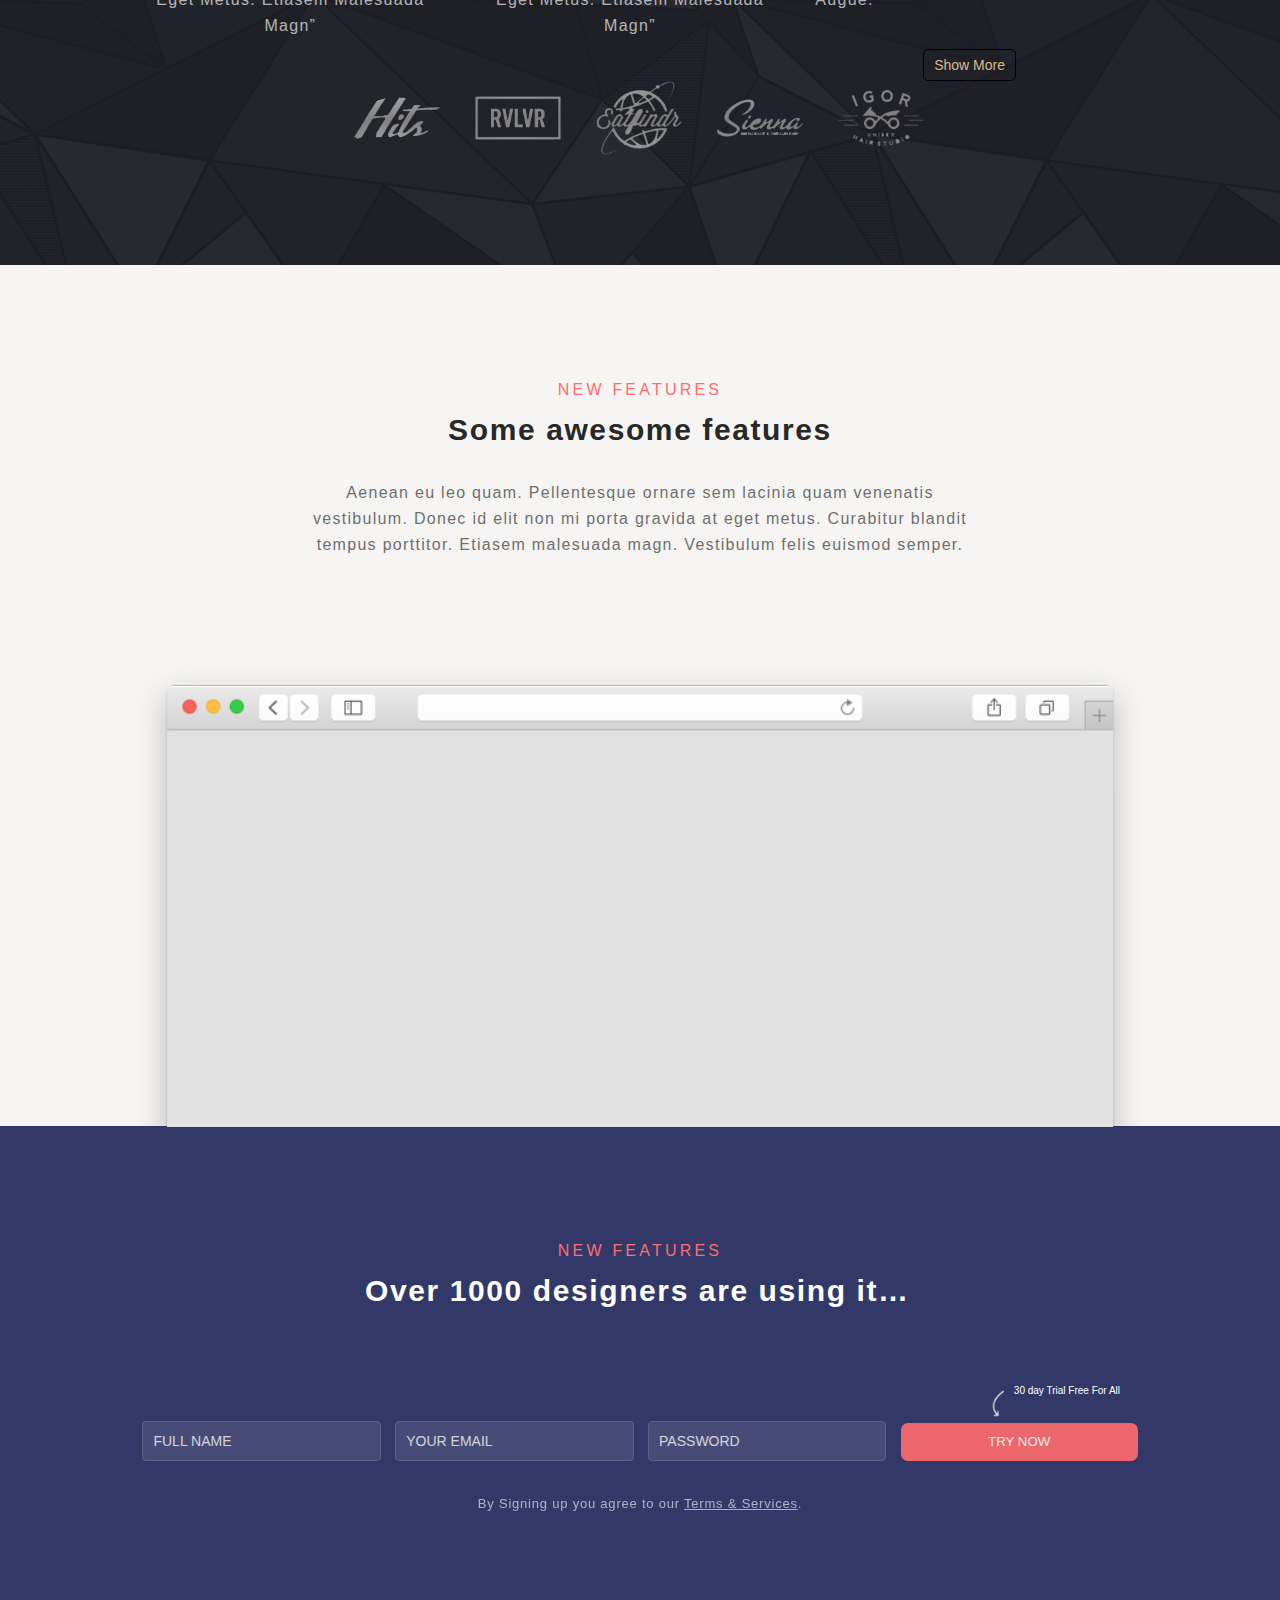
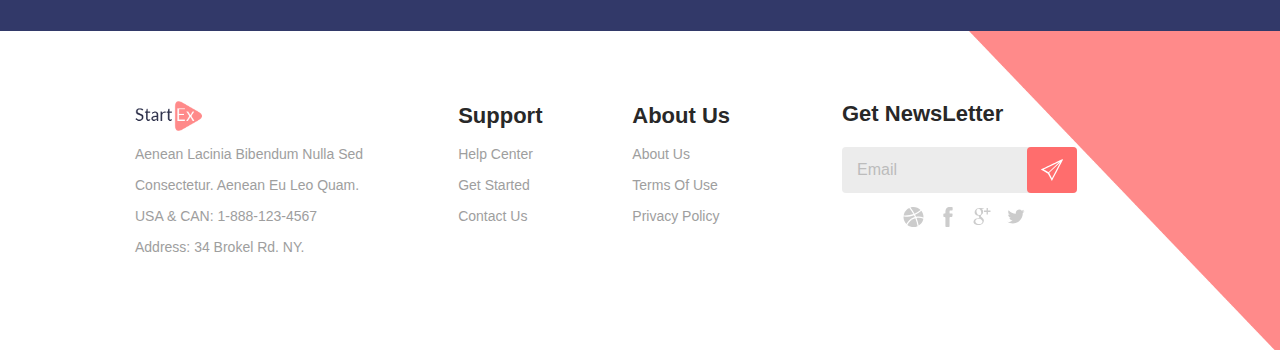
==== commit af116524: "refine comments" ====
--- a/index.html
+++ b/index.html
@@ -13,7 +13,6 @@
 <body>
     <div class="main-container">
         <div class="header">
-            <!-- <div class="container"> -->
             <video id="video">
                 <source src="./video/web-design-into.mp4" type="video/mp4" />
             </video>
@@ -47,7 +46,6 @@
                     </div>
                 </div>
                 </div>
-            <!-- </div>     -->
         </div>
         <div class="back-image">
             <img src="./images/Rectangle-21-copy.png" alt="image triangle">
--- a/styles/responsive.css
+++ b/styles/responsive.css
@@ -35,9 +35,11 @@
     }
 
     .show-more-state:checked ~ .read-more-wrap .read-more-target{
+        display: inline-block;
         opacity: 1;
         font-size: inherit;
         max-height: 100em;
+        margin-bottom: 30px;
     }
 
     .show-more-state ~ .read-more-trigger::before {
@@ -80,6 +82,7 @@
 
     h3 {
         font-size: 18px;
+        padding-bottom: 20px;
         letter-spacing: 0.9px;
     }
 
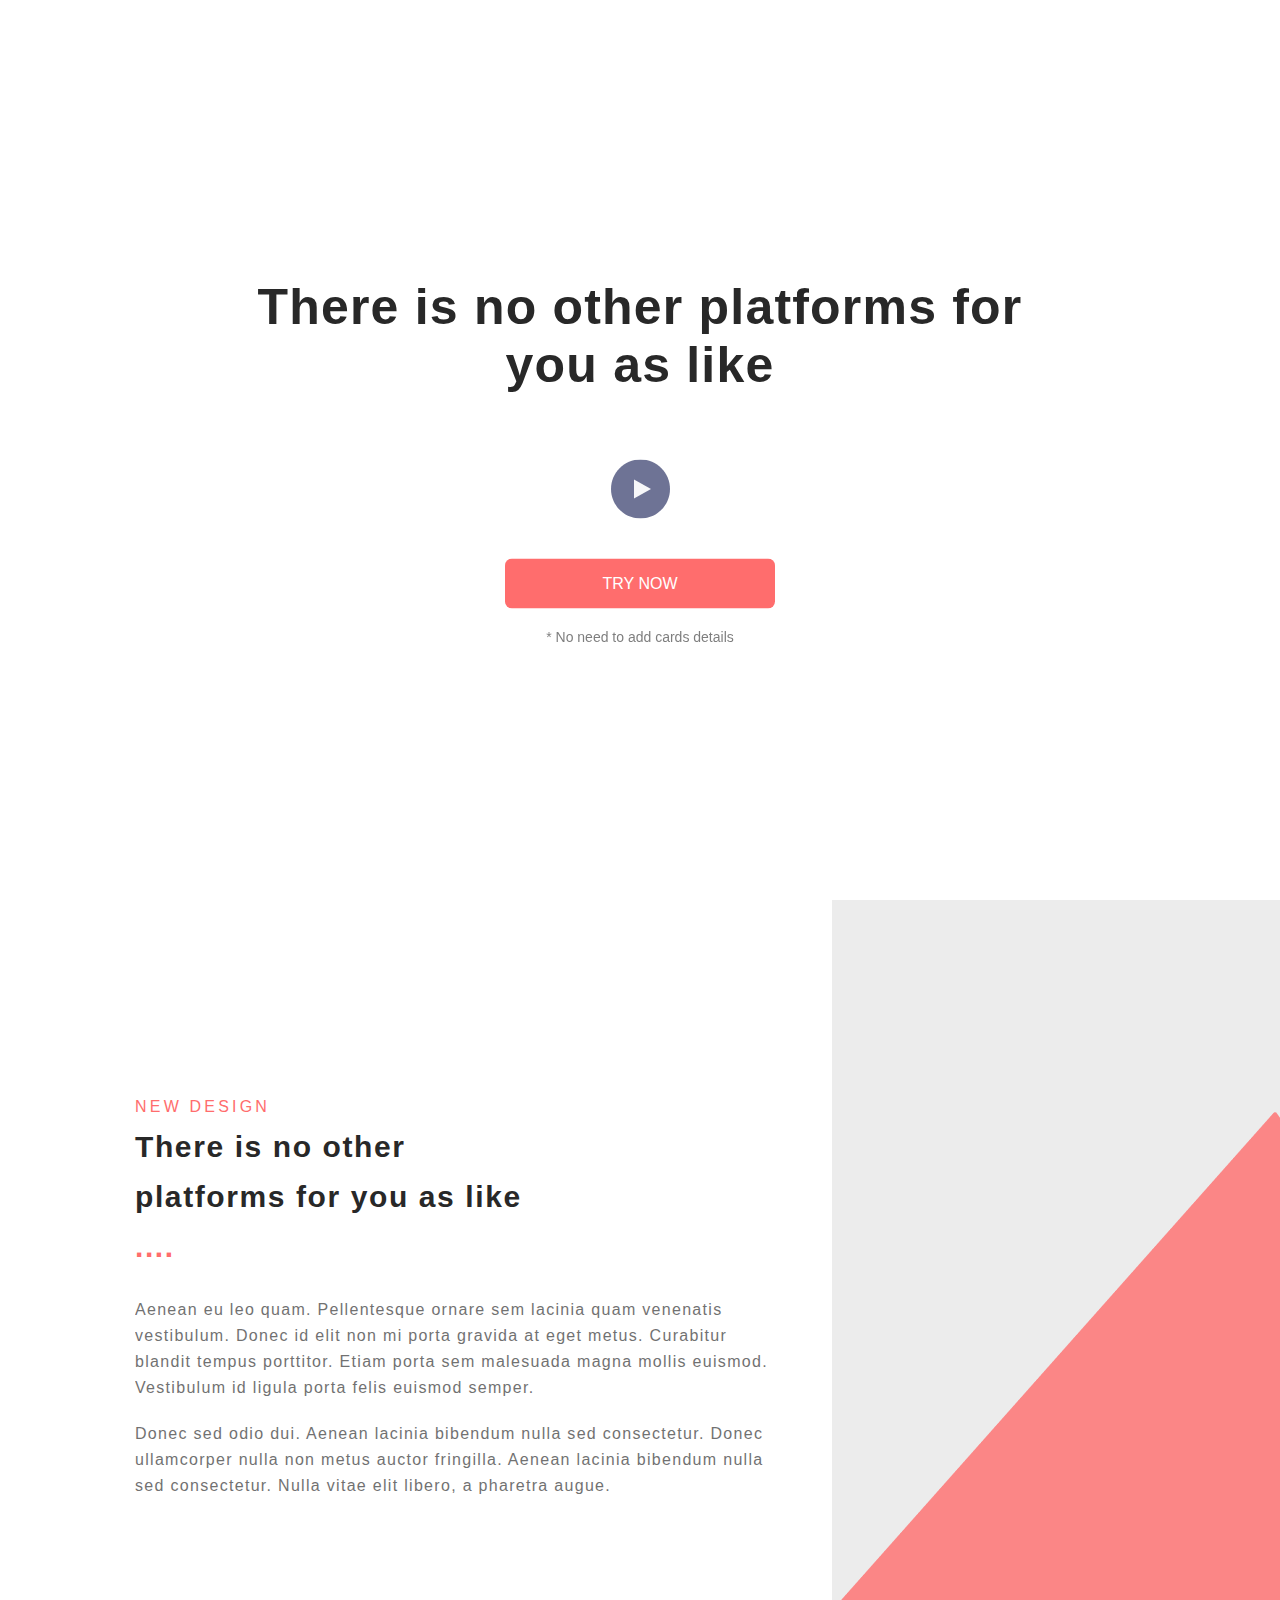
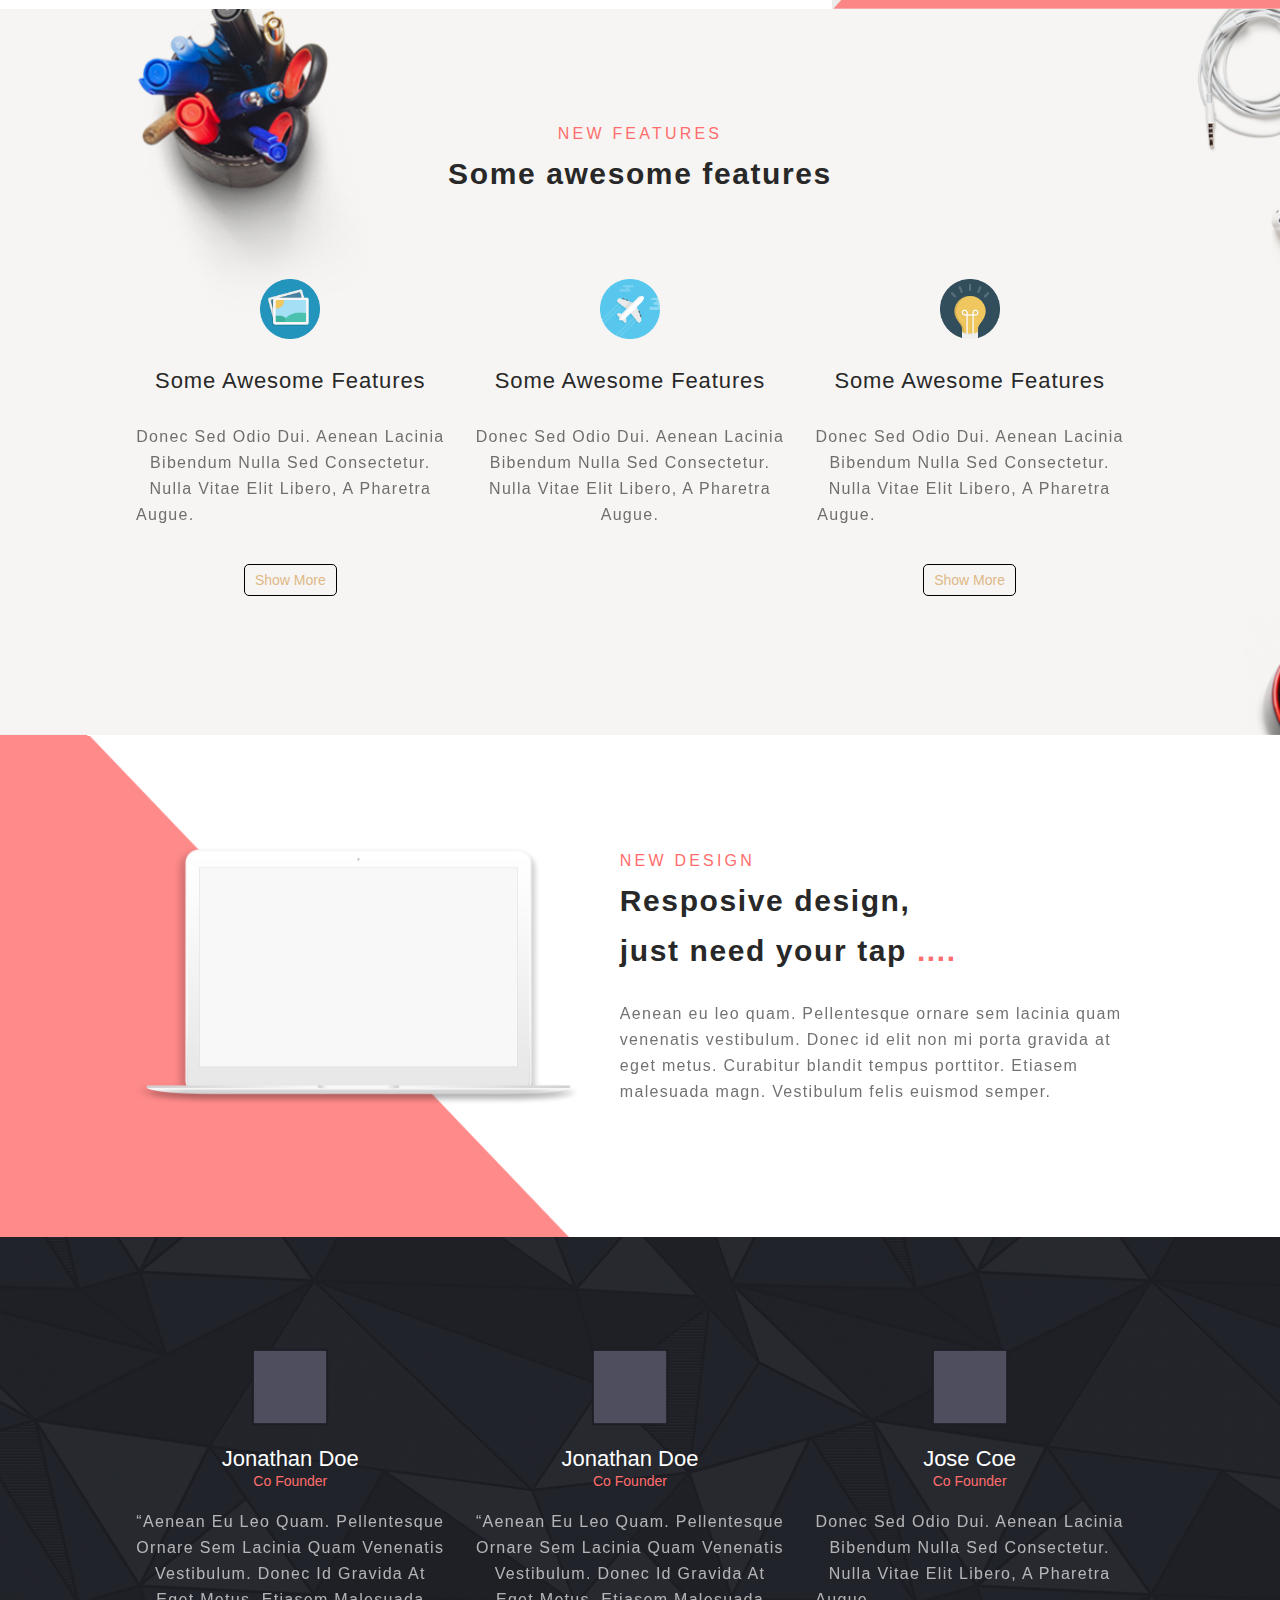
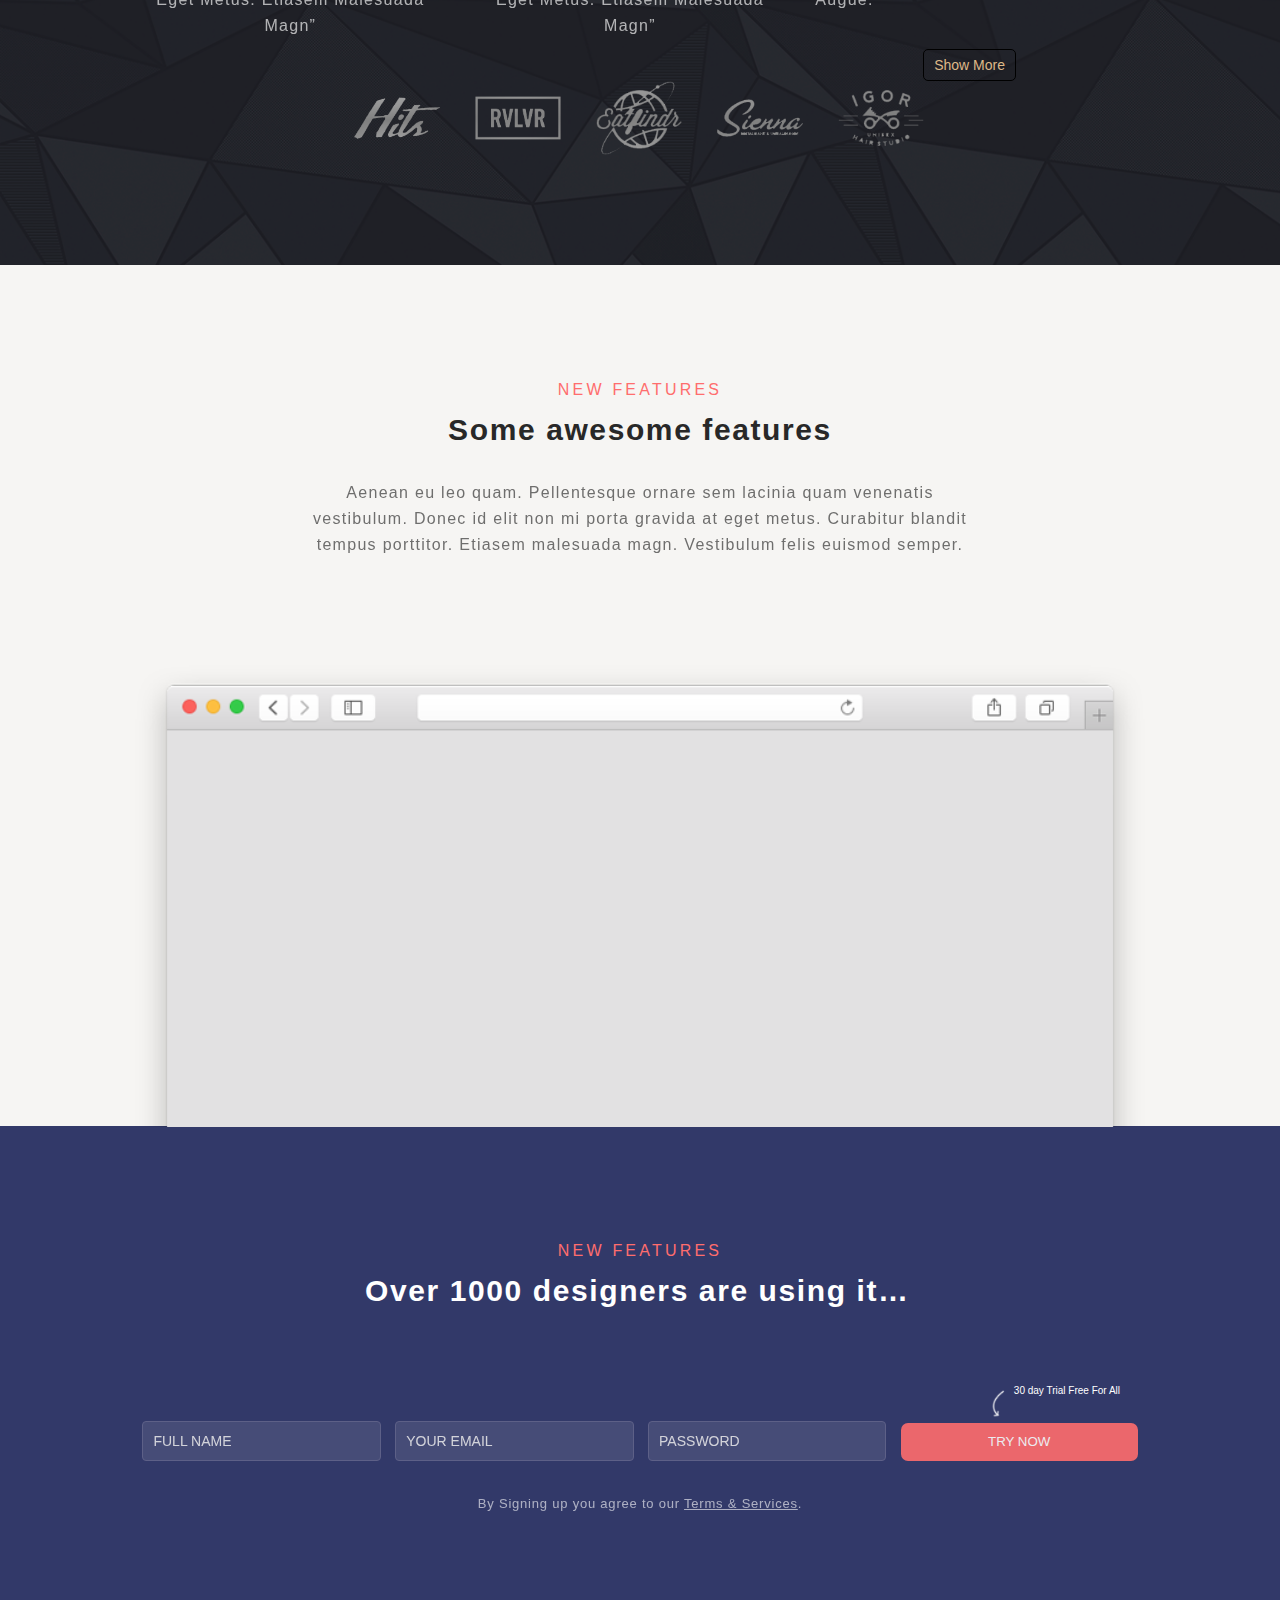
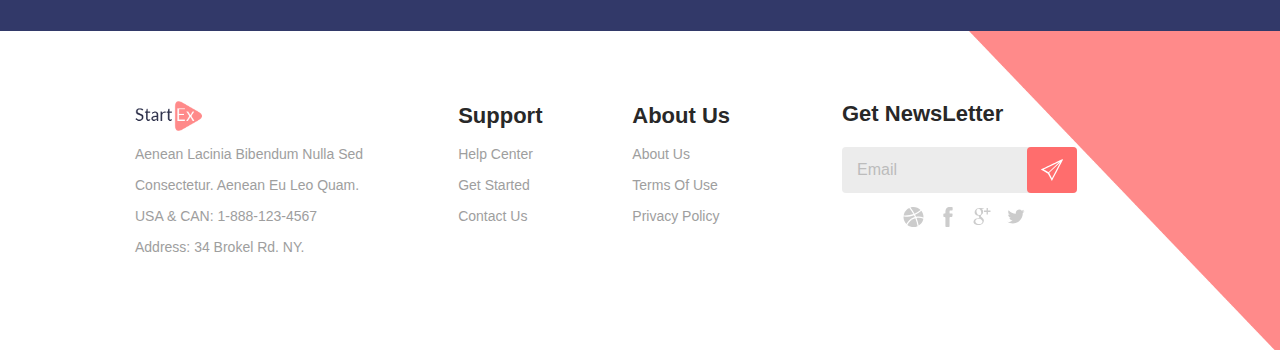
==== commit bcd895ed: "name updates" ====
--- a/index.html
+++ b/index.html
@@ -12,11 +12,12 @@
 </head>
 <body>
     <div class="main-container">
-        <div class="header">
-            <video id="video">
+        <div class="fold" id="headline">
+            <video id="video" class="video" poster="images/bg-image1.png">
                 <source src="./video/web-design-into.mp4" type="video/mp4" />
             </video>
-                <div class="header-content overlay" id="startContent" >
+            <!-- <div class="overlay"></div> -->
+                <div class="fold-content" id="startContent" >
                 <h1>There is no other platforms for you as like </h1>
                 <div class="player" id="a-player">
                     <div class="play-button"  id="playButton">
--- a/styles/layout.css
+++ b/styles/layout.css
@@ -8,15 +8,15 @@
     height: 100%;
 }
 
-.header{
+.fold {
     height: 100vh; 
-    background: url('../images/bg-image1.png') no-repeat;
+    /* background: url('../images/bg-image1.png') no-repeat; */
     background-size: 100% 100%;
     position: relative;
     margin: 0 auto;
 }
 
-.header video {
+.video {
     position: relative;
     width: 100%;
     height: 100%;
@@ -26,6 +26,12 @@
 }
 
 .overlay {
+    position: absolute;
+    top: 0;
+    left: 0;
+    right: 0;
+    bottom: 0;
+    width: 100%;
     z-index: 5;
 }
 
@@ -35,7 +41,7 @@
     padding: 40px 20px;
 }
 
-.header-content {
+.fold-content {
     position: absolute;
     width: 81.250000%;
     top: 50%;
--- a/styles/responsive.css
+++ b/styles/responsive.css
@@ -14,7 +14,8 @@
         font-size: 32px;
         text-align: center;
         margin: 0px auto 44px;
-        width: 60%;
+        letter-spacing: 1.2px;
+        width: 69%;
     }
 
     h2 {
@@ -294,7 +295,11 @@
 
     h1 {
         font-size: 50px;
-        width: 80%;
+        width: 90%;
+    }
+
+    .try-now-button {
+        width: 150px; 
     }
 
     h2 {
@@ -323,7 +328,7 @@
         font-size: 22px;
     }
 
-    .header-content {
+    .fold-content {
         width: 70%;
     }
 
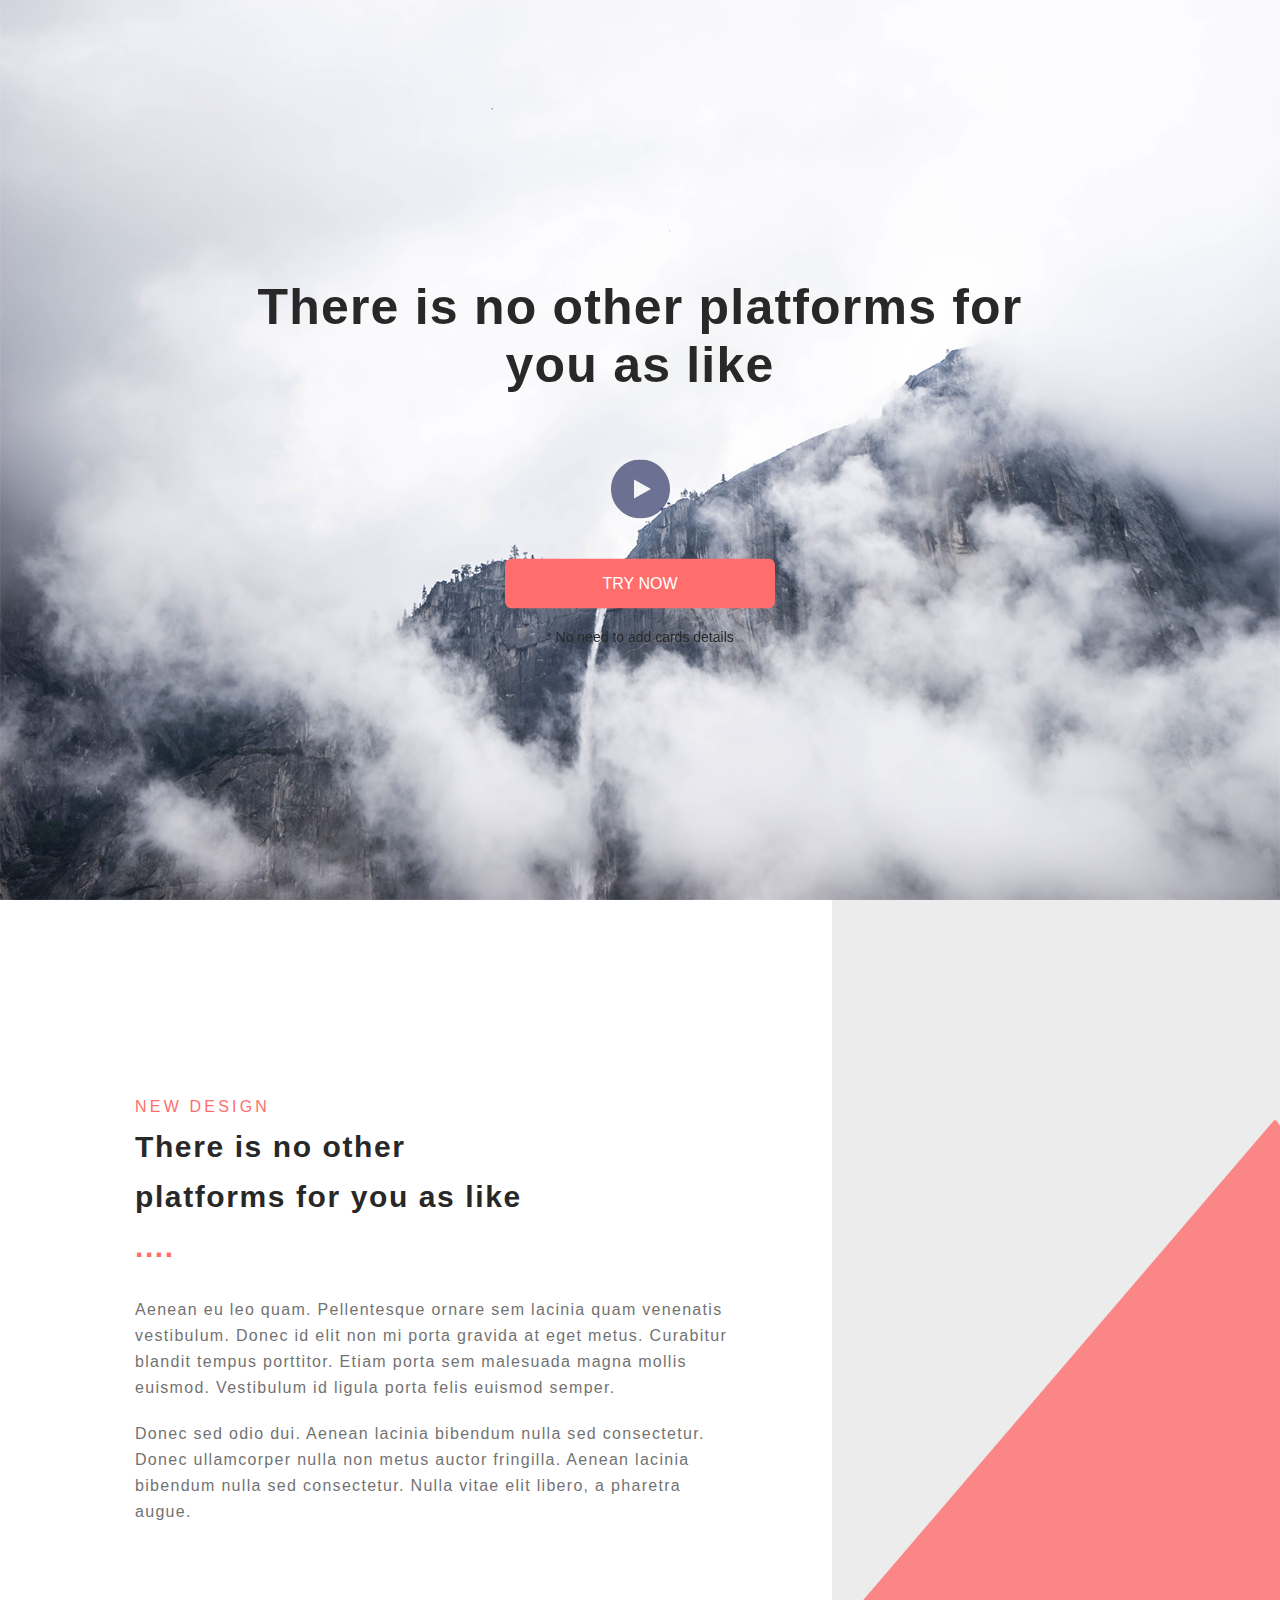
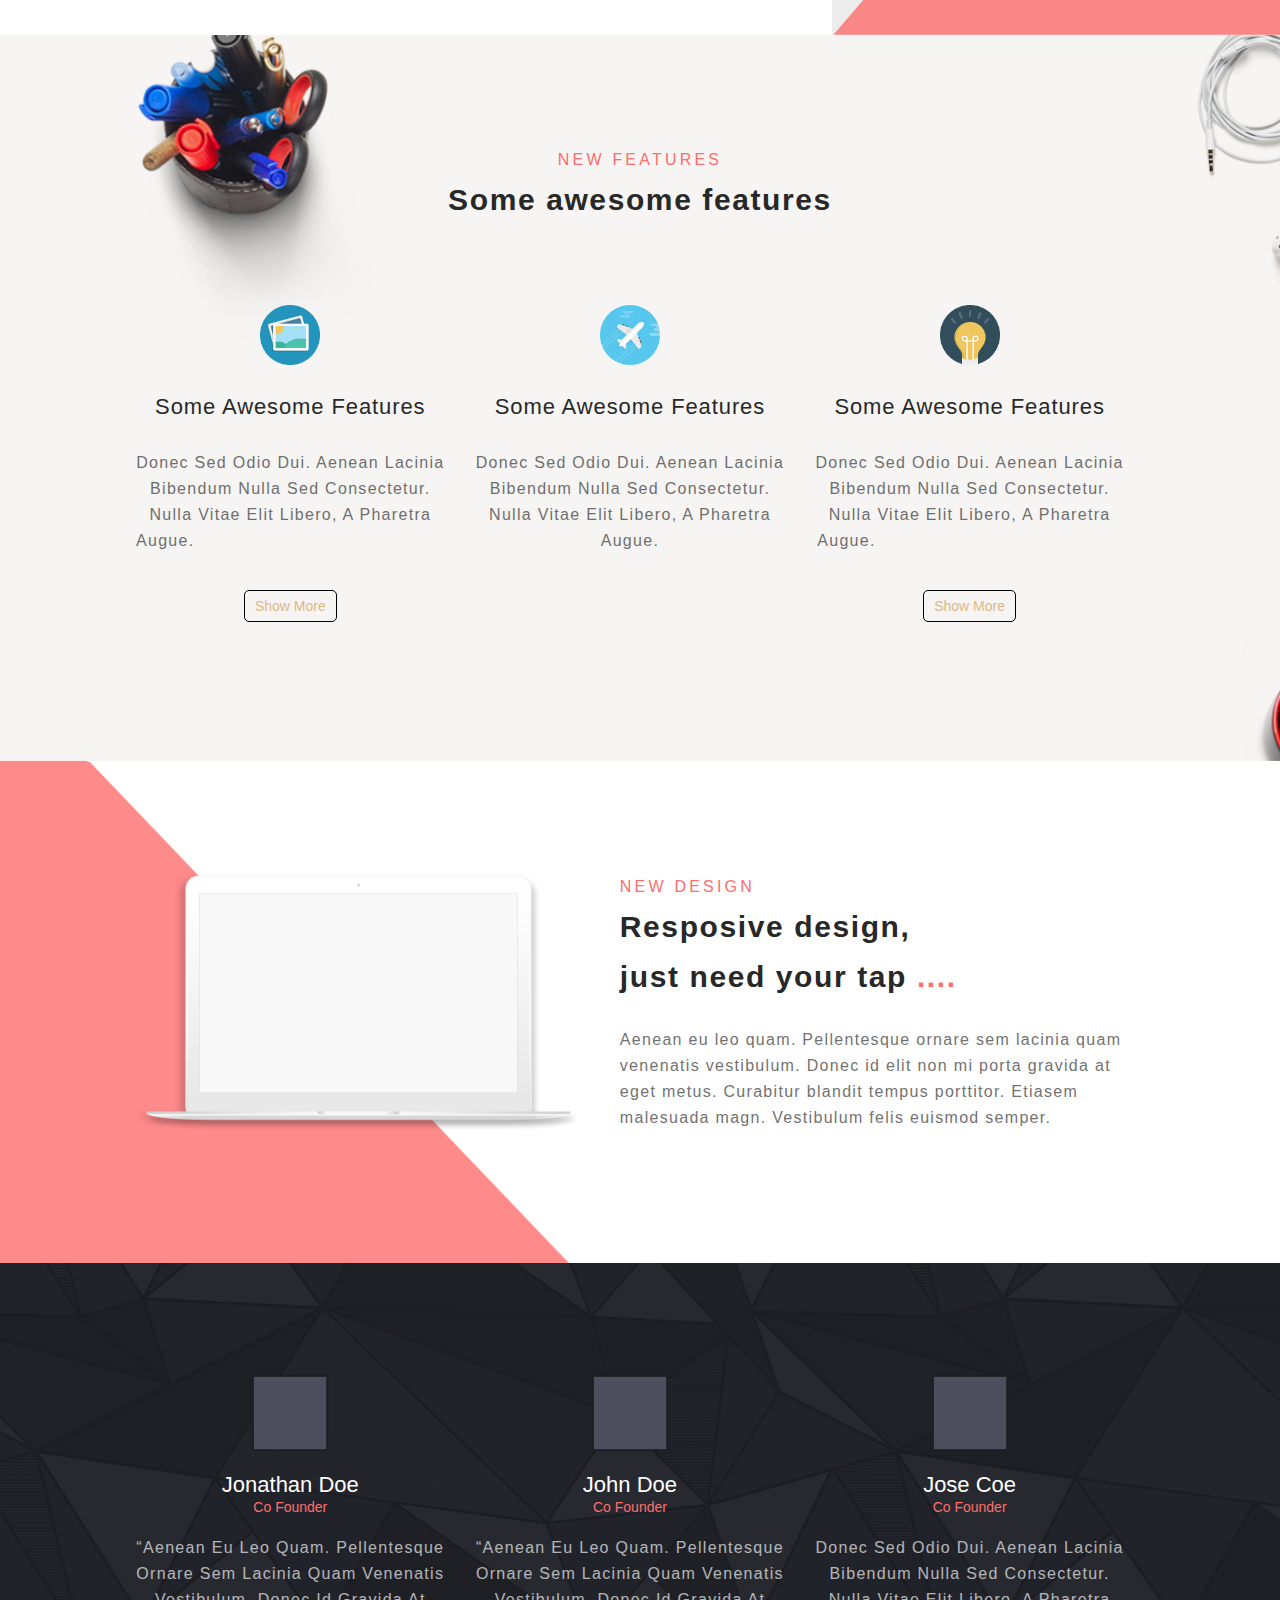
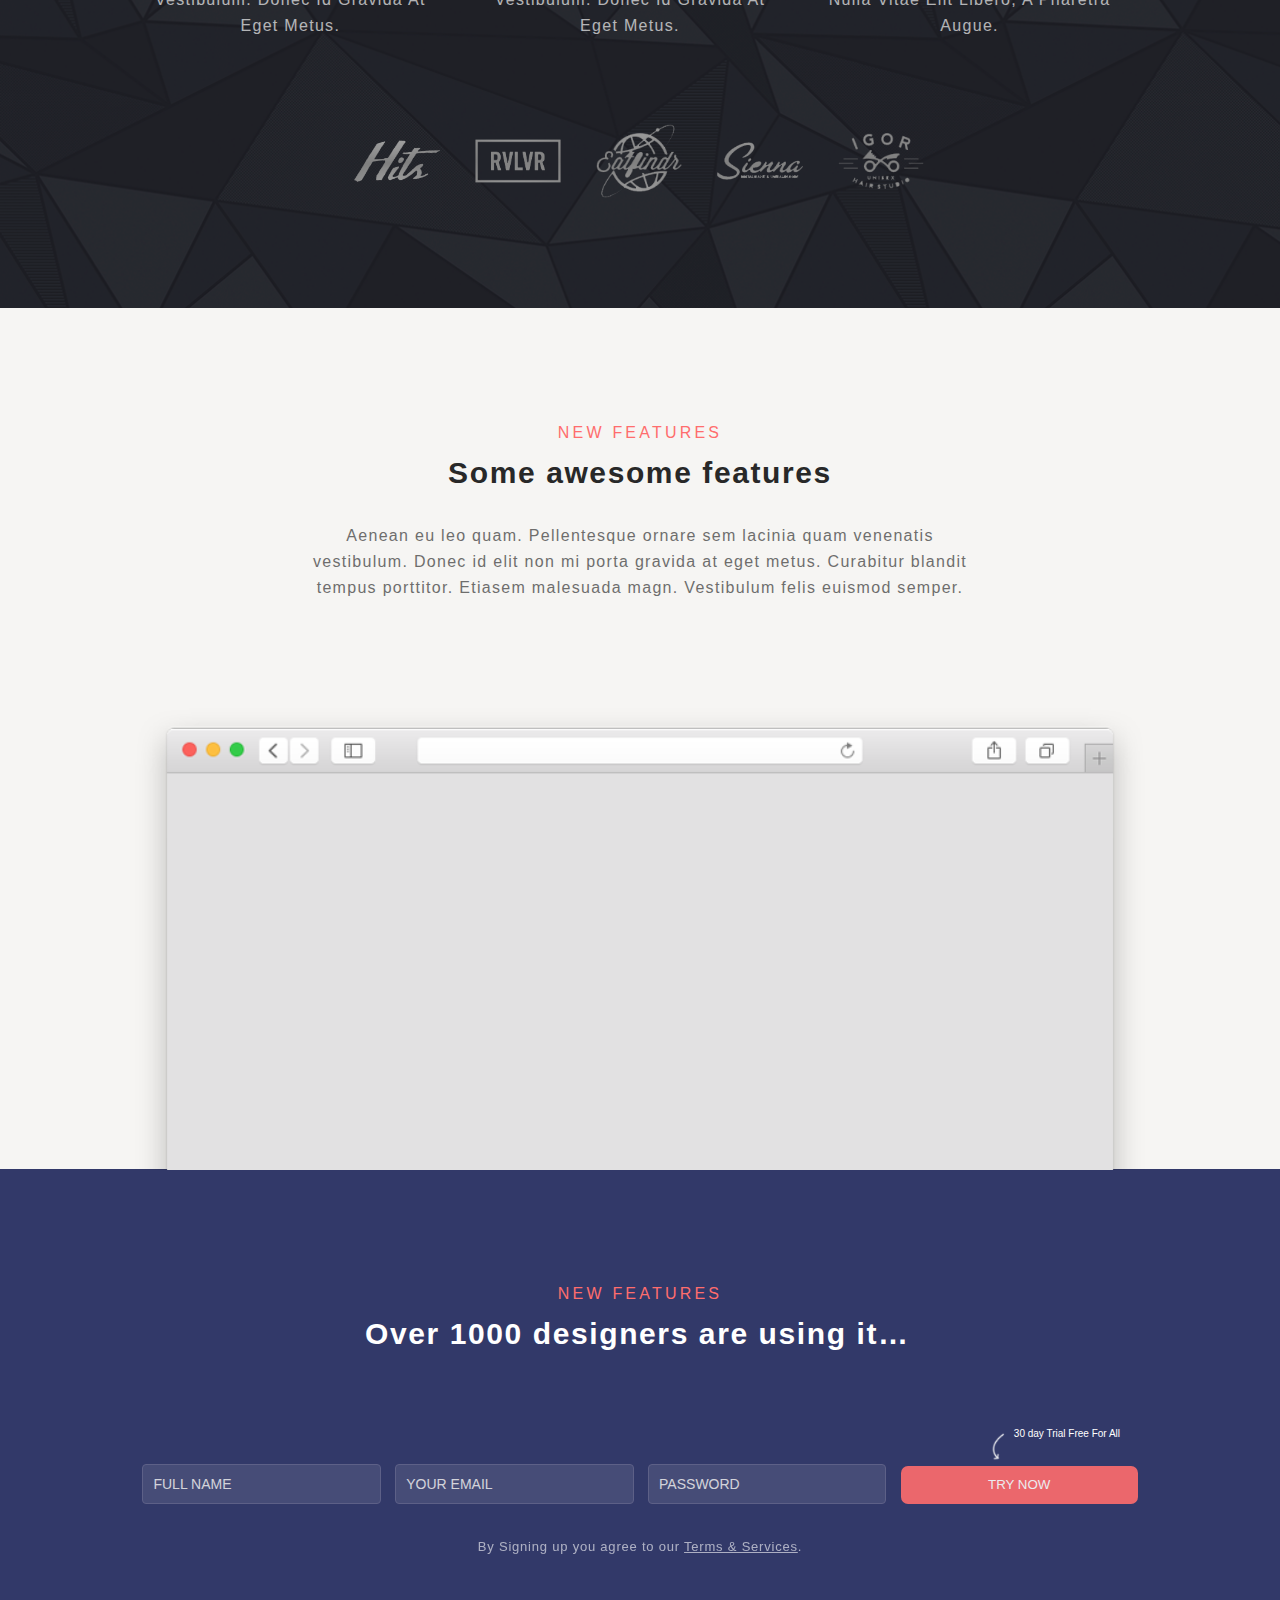
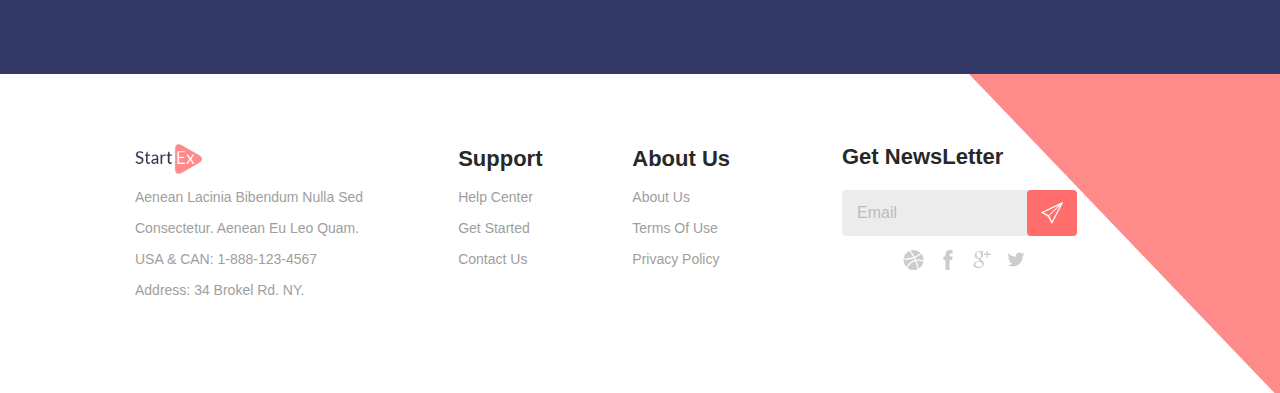
==== commit 780388fb: "final version of landing page" ====
--- a/index.html
+++ b/index.html
@@ -13,41 +13,43 @@
 <body>
     <div class="main-container">
         <div class="fold" id="headline">
-            <video id="video" class="video" poster="images/bg-image1.png">
-                <source src="./video/web-design-into.mp4" type="video/mp4" />
+            <video id="video" class="video" poster="./images/bg-image1.png">
+                <source src="./video/web-design-into.mp4" type="video/mp4" >
             </video>
             <!-- <div class="overlay"></div> -->
-                <div class="fold-content" id="startContent" >
-                <h1>There is no other platforms for you as like </h1>
-                <div class="player" id="a-player">
-                    <div class="play-button"  id="playButton">
-                            <svg class="play-icon"
-                            xmlns="http://www.w3.org/2000/svg"
-                            xmlns:xlink="http://www.w3.org/1999/xlink"
-                            width="59px" height="59px">
-                            <filter id="colorFilter">
-                                    <feColorMatrix 
-                                    color-interpolation-filters="sRGB"
-                                    type="matrix"
-                                    values="1.00 0   0   0   0
-                                            0   0.43  0   0   0
-                                            0   0   0.43  0   0
-                                            0   0   0   1   0 "/>
-                                </filter>
-                            <path fill-rule="evenodd"  fill="rgb(50, 57, 105)"
-                            d="M29.500,-0.000 C45.792,-0.000 59.000,13.208 59.000,29.500 C59.000,45.792 45.792,59.000 29.500,59.000 C13.208,59.000 0.000,45.792 0.000,29.500 C0.000,13.208 13.208,-0.000 29.500,-0.000 Z"/>
-                            <path fill-rule="evenodd"  fill="rgb(244, 245, 247)"
-                            d="M40.000,29.500 L23.000,39.000 L23.000,20.000 L40.000,29.500 Z"/>
-                            </svg>
-                        </a>    
-                    </div>
-                    <div class="try-now">
-                        <a href="#" class="try-now-button" title="try now" role="button">TRY NOW</a>
-                        <div class="card-detail">* No need to add cards details</div>
-                    </div>
-                </div>
-                </div>
-        </div>
+            <div id="ba">
+                <div class="fold-content " id="startContent" >
+                    <h1>There is no other platforms for you as like </h1>
+                    <div class="player" id="a-player">
+                        <div class="play-button"  id="playButton">
+                                <svg class="play-icon"
+                                xmlns="http://www.w3.org/2000/svg"
+                                xmlns:xlink="http://www.w3.org/1999/xlink"
+                                width="59px" height="59px">
+                                <filter id="colorFilter">
+                                        <feColorMatrix 
+                                        color-interpolation-filters="sRGB"
+                                        type="matrix"
+                                        values="1.00 0   0   0   0
+                                                0   0.43  0   0   0
+                                                0   0   0.43  0   0
+                                                0   0   0   1   0 "/>
+                                    </filter>
+                                <path fill-rule="evenodd"  fill="rgb(50, 57, 105)"
+                                d="M29.500,-0.000 C45.792,-0.000 59.000,13.208 59.000,29.500 C59.000,45.792 45.792,59.000 29.500,59.000 C13.208,59.000 0.000,45.792 0.000,29.500 C0.000,13.208 13.208,-0.000 29.500,-0.000 Z"/>
+                                <path fill-rule="evenodd"  fill="rgb(244, 245, 247)"
+                                d="M40.000,29.500 L23.000,39.000 L23.000,20.000 L40.000,29.500 Z"/>
+                                </svg>
+                            </a>    
+                        </div>
+                        <div class="try-now">
+                            <a href="#" class="try-now-button" title="try now" role="button">TRY NOW</a>
+                            <div class="card-detail">* No need to add cards details</div>
+                        </div>
+                    </div>
+                </div>
+                </div>
+            </div>
         <div class="back-image">
             <img src="./images/Rectangle-21-copy.png" alt="image triangle">
         <div class="design">
@@ -130,17 +132,17 @@
                                 Co Founder
                             </span>         
                             <p>
-                                “Aenean eu leo quam. Pellentesque ornare sem lacinia quam venenatis vestibulum. Donec id gravida at eget metus. Etiasem malesuada magn”                           
+                                “Aenean eu leo quam. Pellentesque ornare sem lacinia quam venenatis vestibulum. Donec id gravida at eget metus.                           
                             </p>
                         </li>
                         <li>
                             <img src="./images/cofounder.png" alt="cofunder">
-                            <span class="cofounder-name"><a href = "#" title = "name1">Jonathan Doe</a></span>
+                            <span class="cofounder-name"><a href = "#" title = "name1">John Doe</a></span>
                             <span class="post">
                                 Co Founder
                             </span>         
                             <p>
-                                “Aenean eu leo quam. Pellentesque ornare sem lacinia quam venenatis vestibulum. Donec id gravida at eget metus. Etiasem malesuada magn”                           
+                                “Aenean eu leo quam. Pellentesque ornare sem lacinia quam venenatis vestibulum. Donec id gravida at eget metus.                            
                             </p>
                         </li>
                         <li>
@@ -149,12 +151,9 @@
                             <span class="post">
                                 Co Founder
                             </span>         
-                            <input type="checkbox" class="show-more-state" id="post-3" />
-                                <p class="read-more-wrap">
+                                <p>
                                     Donec sed odio dui. Aenean lacinia bibendum nulla sed consectetur. Nulla vitae elit libero, a pharetra augue.
-                                    <span class="read-more-target">Lorem ipsum dolor sit amet consectetur, adipisicing elit. Molestias qui ex pariatur dignissimos hic doloribus delectus reprehenderit voluptatem veniam, distinctio dolores, temporibus quos, aspernatur at ipsum corrupti exercitationem ea sint.</span>
                                 </p>
-                            <label for="post-3" class="read-more-trigger"></label>
                         </li>
                     </ul>
                 <ul class="business-partners clearfix" id="partners">
--- a/styles/layout.css
+++ b/styles/layout.css
@@ -10,29 +10,15 @@
 
 .fold {
     height: 100vh; 
-    /* background: url('../images/bg-image1.png') no-repeat; */
-    background-size: 100% 100%;
     position: relative;
     margin: 0 auto;
 }
 
 .video {
-    position: relative;
     width: 100%;
     height: 100%;
     z-index: 1;
     object-fit: fill;
-    display: none;
-}
-
-.overlay {
-    position: absolute;
-    top: 0;
-    left: 0;
-    right: 0;
-    bottom: 0;
-    width: 100%;
-    z-index: 5;
 }
 
 .page-wrapper {
@@ -48,10 +34,13 @@
     left: 50%;
     transform: translate(-50%, -50%);
     text-align: center;
+    z-index: 5;
 }
+
 .play-icon {
     opacity: 0.7;
     vertical-align: middle;
+    cursor: pointer;
 }
 
 .play-icon:hover {
@@ -106,7 +95,7 @@
 }
 
 .business-partners {
-    margin-top: 30px ;
+    margin-top: 40px ;
     width: 100%;
 }
 
--- a/styles/style.css
+++ b/styles/style.css
@@ -51,6 +51,7 @@
     color: white;
     line-height: 50px;
     margin-bottom: 20px;
+    width: 90px;
 }
 
 .try-now-button:hover {
@@ -59,7 +60,7 @@
 
 .card-detail {
     font-size: 13px;
-    opacity: 0.6;
+    opacity: 1;
 }
 
 /*body*/
--- a/styles/responsive.css
+++ b/styles/responsive.css
@@ -157,12 +157,9 @@
 
     .cofounder-list li {
         word-break: break-word;
-        min-width: 30%;
-    }
-
-    .cofounder-list li {
+        margin: 0 auto;
+        margin-bottom: 60px; 
         width: 30%;
-        margin: 0 auto;
         float: left;
     }
 
@@ -312,7 +309,7 @@
     }
 
     .width1 {
-        width: 420px;
+        width: 426px;
     }
 
     .width2 {
@@ -351,7 +348,7 @@
     }
 
     .back-image .design-content {
-        width: 63%; 
+        width: 60%; 
     }
 
     .design-content {
@@ -557,6 +554,28 @@
 
 
 @media (min-width: 1440px) {
+    h1 {
+        font-size: 60px;
+        width: 90%;
+    }
+
+    .width1 {
+        width: 560px;
+    }
+
+    .try-now-button {
+        width: 150px; 
+    }
+
+    h2 {
+        font-size: 40px;
+        line-height: 50px;
+    }
+
+    .width2 {
+        width: 460px;
+    }
+    
     .f-left-wrap {
         width: 61%;
     }
